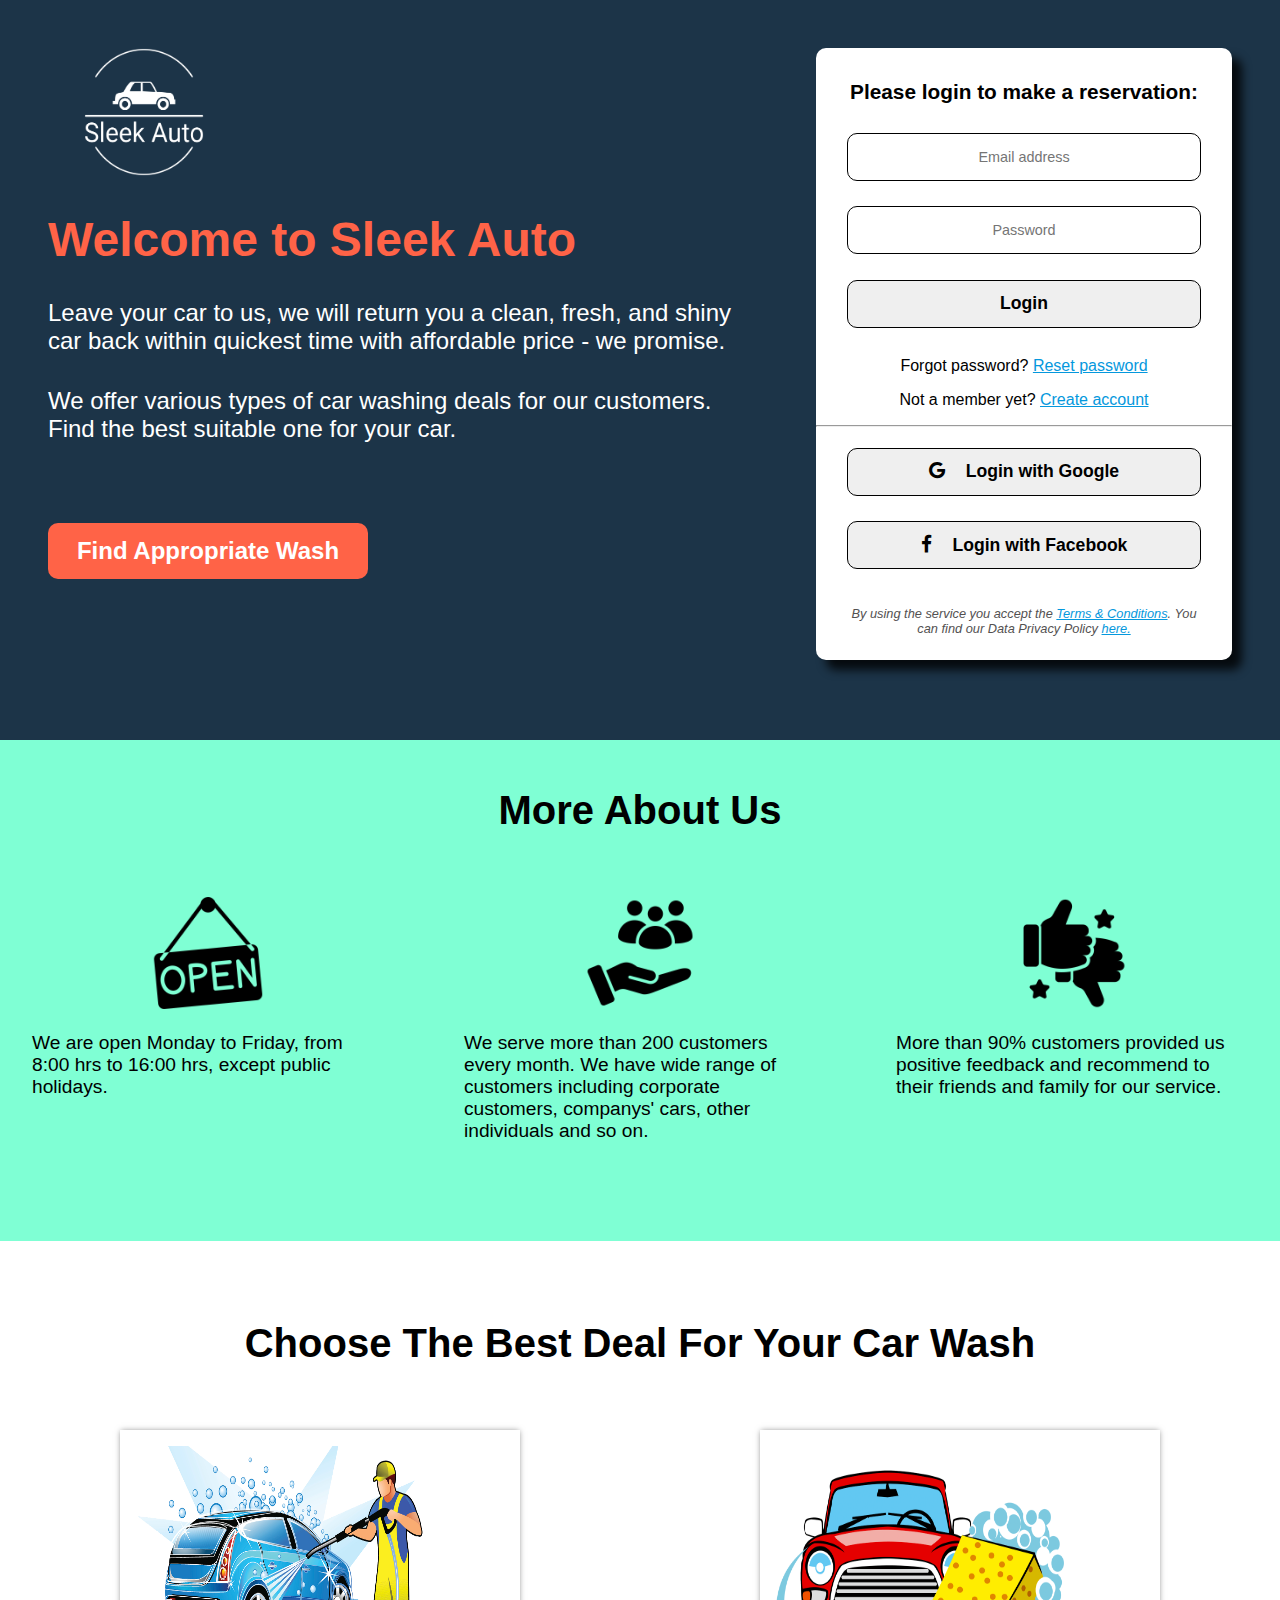
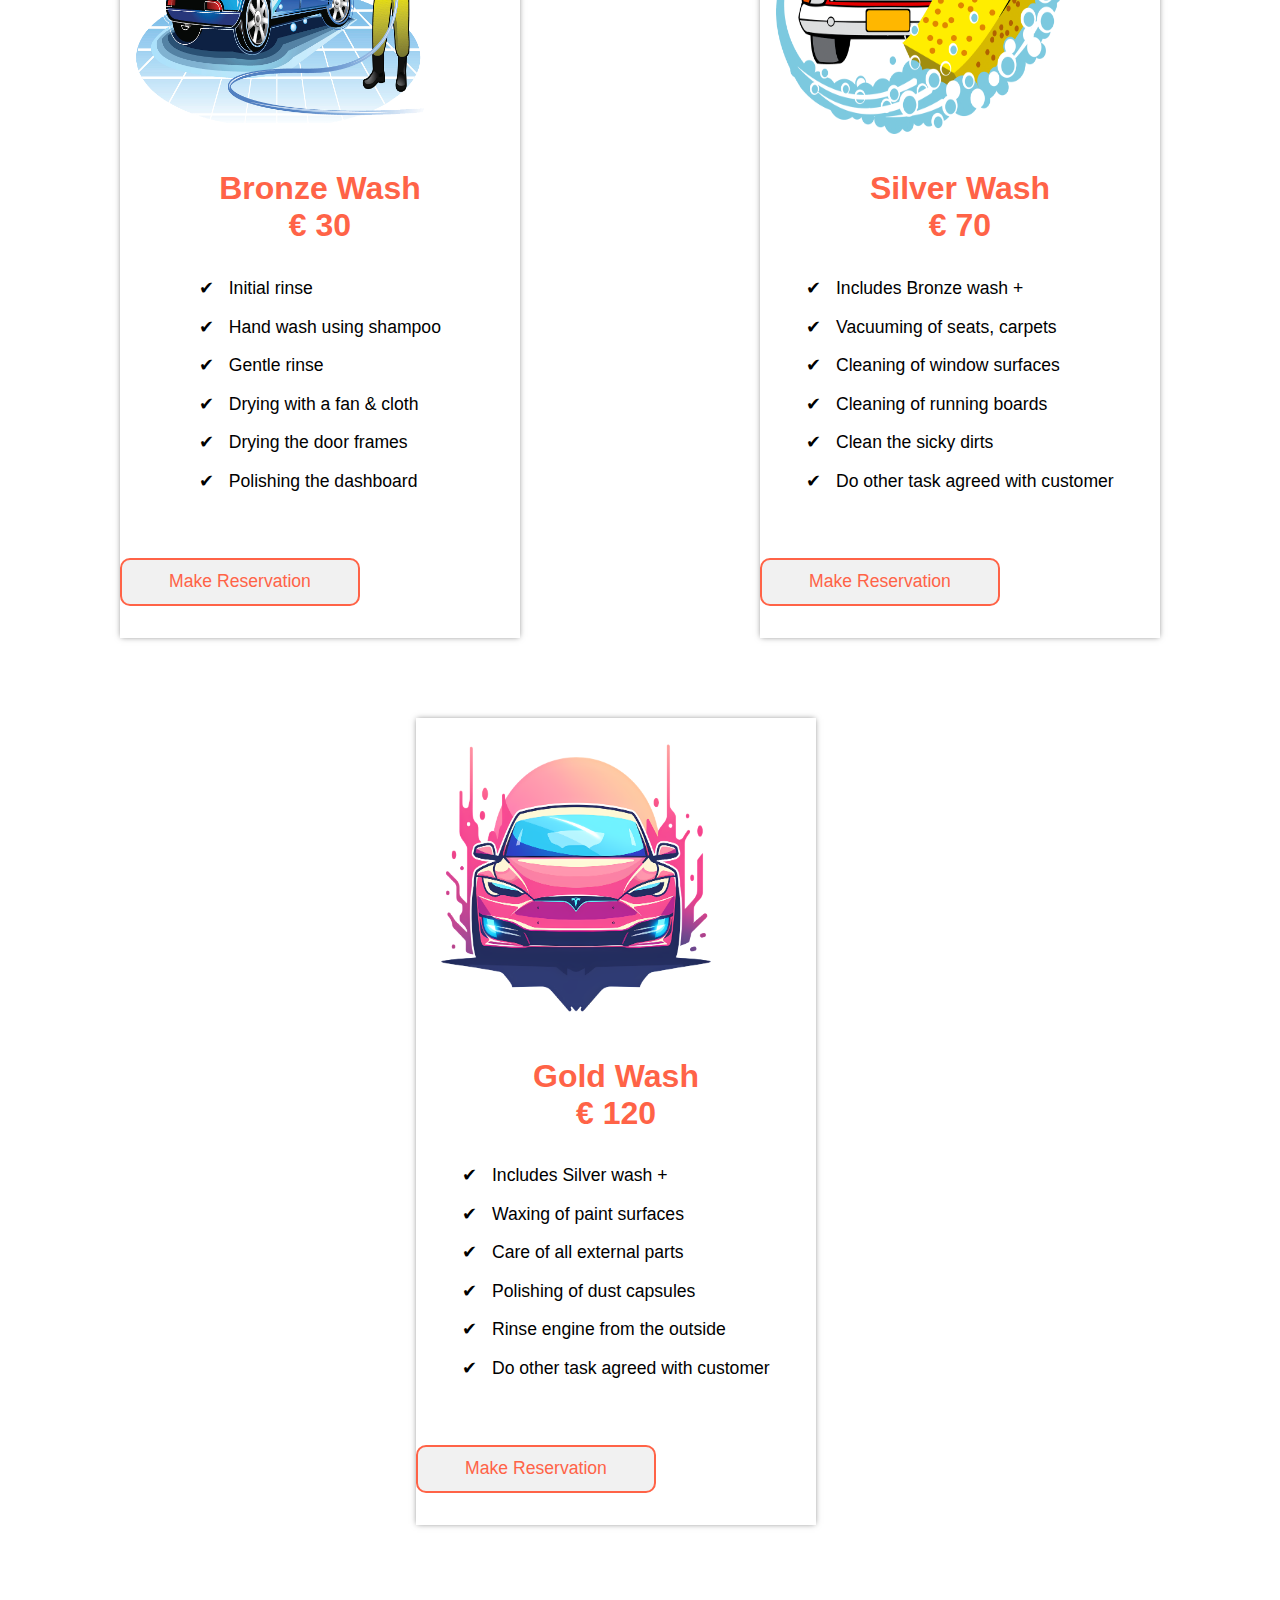
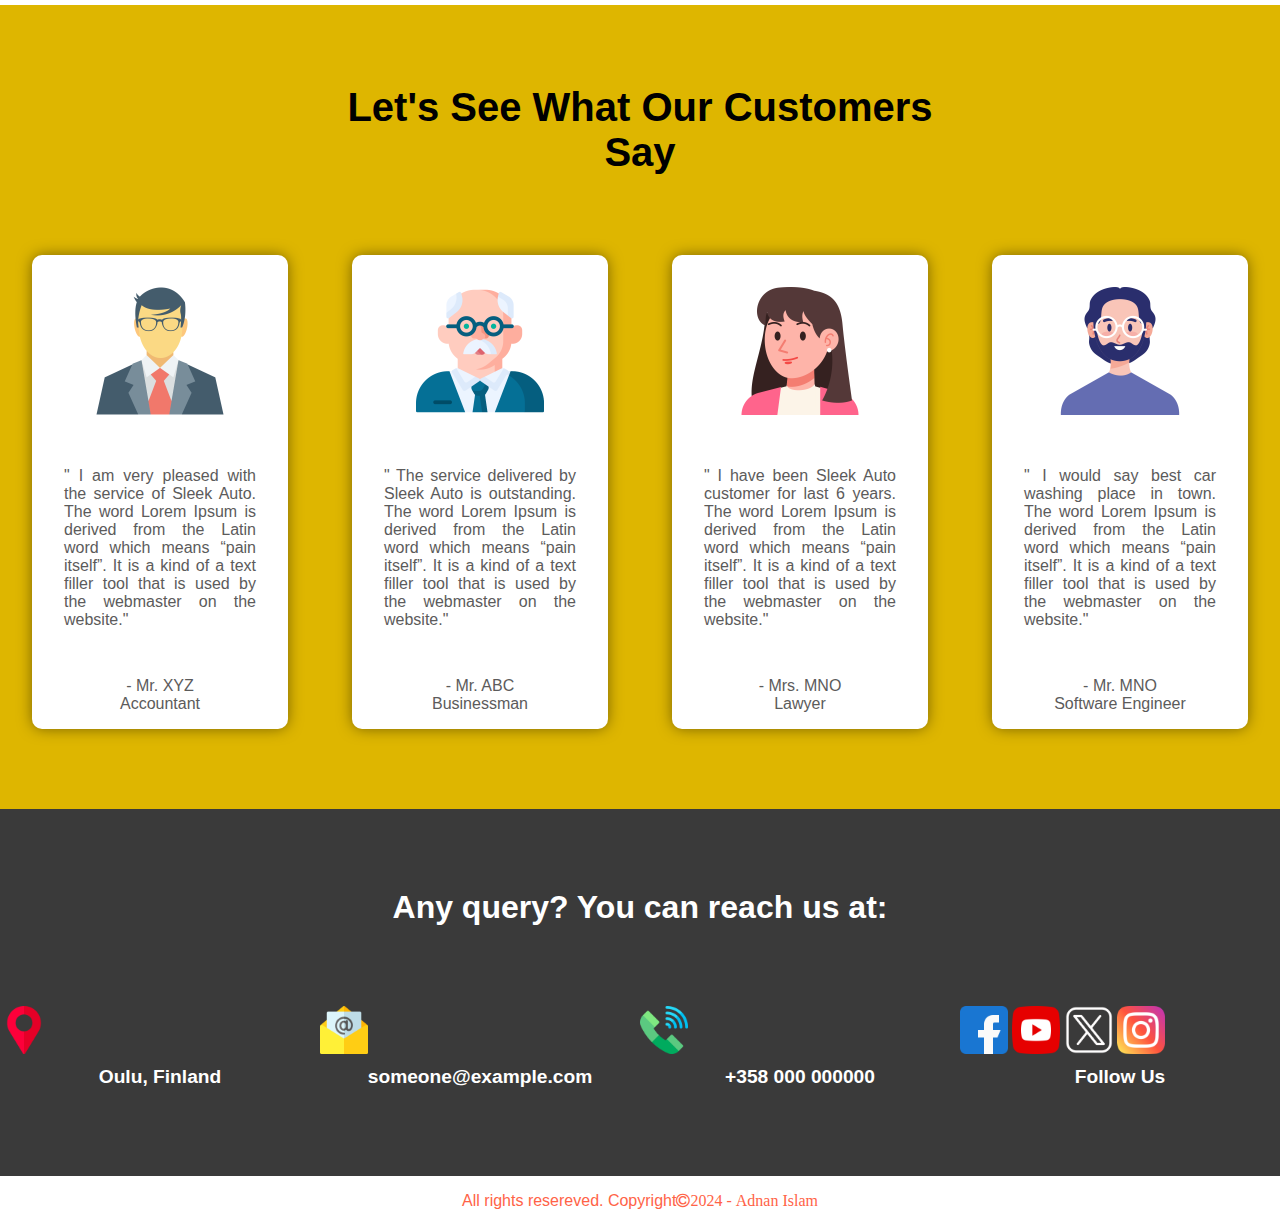
==== index.html @ b0380a3d "First upload" ====
<!DOCTYPE html>
<html lang="en-US">
    <head>
        <meta charset="utf-8" />
        <meta name="viewport" content="width=device-width, initial-scale=1.0">
        <link rel="stylesheet" href="https://cdnjs.cloudflare.com/ajax/libs/font-awesome/4.7.0/css/font-awesome.min.css">
        <link rel="stylesheet" href="css/main.css">
        <link rel="stylesheet" href="css/price_list.css">
        <link rel="stylesheet" href="css/about_us.css">
        <link rel="stylesheet" href="css/feedback.css">
        <link rel="stylesheet" href="css/footer.css">
        <script src="myscript.js"></script>
        <title>Home || Sleek Auto</title>
    </head>
    
    <body>
        <header>
            <div class="introduction" >
                <img src="image/logo2.png" alt="Logo" class="logo"/>
                <h1 class="headline">Welcome to Sleek Auto</h1>
                <p class="main-para">Leave your car to us, we will return you a clean, fresh, and shiny car back 
                    within quickest time with affordable price - we promise.
                </p>
                <p class="main-para"> We offer various types of car washing deals for our customers. Find the best suitable one for your car.</p>
                <a href="#deals"><button class="intro_button">Find Appropriate Wash</button></a>
            </div>

            <div class="introduction member">
                <p class="member_para start">Please login to make a reservation:</p>
                <form>
                    <input type="email" placeholder="Email address"/>
                    <input type="password" placeholder="Password" minlength="8" required/>
                    <input type="submit" value="Login" id="login_button" />  
                    <p class="member_para"> Forgot password? <a href="forget_pass.html" id="forget_pass">Reset password</a></p> 
                    <p class="member_para">Not a member yet? <a href="signup.html">Create account</a></p>
                    <hr />
                    <button id="google_button" onclick="google()"><i class="fa fa-google"></i> Login with Google</button>
                    <a href="https://www.facebook.com/"><button id="facebook_button" onclick="facebook()"><i class="fa fa-facebook"></i> Login with Facebook</button></a>
                    <p class="member_para tc"><em>By using the service you accept the <a href="terms&conditions.html">Terms & Conditions</a>. 
                        You can find our Data Privacy Policy <a href="privacy_policy.html">here.</a></em>
                    </p>  
                </form>
            </div>
        </header>

        <article>
            <h1>More About Us</h1>
            <div class="more-about-us-1">
                <img src="icon/icon1.png" alt="opening hours icon" />
                <p class="notes">We are open Monday to Friday, from 8:00 hrs to 16:00 hrs, except public holidays.</p>
            </div>

            <div class="more-about-us-2">
                <img src="icon/icon2.png" alt="how many customers served icon" />
                <p class="notes">We serve more than 200 customers every month. 
                    We have wide range of customers including corporate customers, companys' cars, other individuals and so on.
                </p>
            </div>

            <div class="more-about-us-3">
                <img src="icon/icon3.png" alt="customers feedback icon" />
                <p class="notes">More than 90% customers provided us positive feedback and recommend to their 
                    friends and family for our service.
                </p>
            </div>
        </article>

        <section>
            <h1 id="deals">Choose the best deal for your car wash</h1>
            <div class="bronze">
                <img src="image/image1.png" alt="bronze car wash" />
                <p class="head">Bronze Wash <br> € 30</p>
                <div class="features">
                    <p>&#10004;&nbsp;&nbsp; Initial rinse</p>
                    <p>&#10004;&nbsp;&nbsp; Hand wash using shampoo</p>
                    <p>&#10004;&nbsp;&nbsp; Gentle rinse</p>
                    <p>&#10004;&nbsp;&nbsp; Drying with a fan & cloth</p>
                    <p>&#10004;&nbsp;&nbsp; Drying the door frames</p>
                    <p>&#10004;&nbsp;&nbsp; Polishing the dashboard</p>
                </div>
                <button type="submit" value="submit" class="purchase_button">Make Reservation</button>
            </div>

            <div class="silver">
                <img src="image/image3.png" alt="silver car wash" />
                <p class="head">Silver Wash <br> € 70</p>
                <div class="features">
                    <p>&#10004;&nbsp;&nbsp; Includes Bronze wash + </p>
                    <p>&#10004;&nbsp;&nbsp; Vacuuming of seats, carpets</p>
                    <p>&#10004;&nbsp;&nbsp; Cleaning of window surfaces</p>
                    <p>&#10004;&nbsp;&nbsp; Cleaning of running boards</p>
                    <p>&#10004;&nbsp;&nbsp; Clean the sicky dirts </p>
                    <p>&#10004;&nbsp;&nbsp; Do other task agreed with customer </p>
                </div>
                <button type="submit" value="submit" class="purchase_button">Make Reservation</button>
            </div>

            <div class="gold">
                <img src="image/image4.png" alt="gold car wash" />
                <p class="head">Gold Wash <br> € 120</p>
                <div class="features">
                    <p>&#10004;&nbsp;&nbsp; Includes Silver wash + </p>
                    <p>&#10004;&nbsp;&nbsp; Waxing of paint surfaces</p>
                    <p>&#10004;&nbsp;&nbsp; Care of all external parts</p>
                    <p>&#10004;&nbsp;&nbsp; Polishing of dust capsules</p>
                    <p>&#10004;&nbsp;&nbsp; Rinse engine from the outside</p>
                    <p>&#10004;&nbsp;&nbsp; Do other task agreed with customer </p>   
                </div>
                <button type="submit" value="submit" class="purchase_button">Make Reservation</button>
            </div>
        </section>

        <aside>
            <h1>Let's see what our customers say</h1>
            <div class="feedback first">
                <img src="icon/icon4.png" alt="Customer icon" />
                <p class="customer_feedback">
                    " I am very pleased with the service of Sleek Auto.
                    The word Lorem Ipsum is derived from the Latin word which means “pain itself”. 
                    It is a kind of a text filler tool that is used by the webmaster on the website."
                </p>
                <p>- Mr. XYZ <br> Accountant</p>
            </div>

            <div class="feedback second">
                <img src="icon/icon5.png" alt="Customer icon" />
                <p class="customer_feedback">
                    " The service delivered by Sleek Auto is outstanding.
                    The word Lorem Ipsum is derived from the Latin word which means “pain itself”. 
                    It is a kind of a text filler tool that is used by the webmaster on the website."
                </p>
                <p>- Mr. ABC <br> Businessman</p>
            </div>

            <div class="feedback third">
                <img src="icon/icon6.png" alt="Customer icon" />
                <p class="customer_feedback">
                    " I have been Sleek Auto customer for last 6 years.
                    The word Lorem Ipsum is derived from the Latin word which means “pain itself”. 
                    It is a kind of a text filler tool that is used by the webmaster on the website."
                </p>
                <p>- Mrs. MNO <br> Lawyer</p>
            </div>

            <div class="feedback fourth">
                <img src="icon/icon7.png" alt="Customer icon" />
                <p class="customer_feedback">
                    " I would say best car washing place in town. 
                    The word Lorem Ipsum is derived from the Latin word which means “pain itself”. 
                    It is a kind of a text filler tool that is used by the webmaster on the website."
                </p>
                <p>- Mr. MNO <br> Software Engineer</p>
            </div>
        </aside>
        
        <footer>
            <h1>Any query? You can reach us at:</h1>
            <div class="foot-1">
                <a href="https://www.google.com/maps/place/Oulu/"><img src="icon/icon8.png" alt="Customer icon" /></a><br>
                <p>Oulu, Finland</p>
            </div>
            <div class="foot-2">
                <a href="mailto:youremail@example.com"><img src="icon/icon9.png" alt="Customer icon" /></a><br>
                <p>someone@example.com</p>
            </div>
            <div class="foot-3">
                <a href=""><img src="icon/icon10.png" alt="Customer icon" /></a><br>
                <p>+358 000 000000</p>
            </div>
            <div class="foot-4">
                <a href="https://www.facebook.com/"><img src="icon/icon11.png" alt="Customer icon" /></a>
                <a href="https://www.youtube.com/"><img src="icon/icon12.png" alt="Customer icon" /></a>
                <a href="https://x.com/"><img src="icon/icon13.png" alt="Customer icon" /></a>
                <a href="https://www.instagram.com/"><img src="icon/icon14.png" alt="Customer icon" /></a>
                <p>Follow Us</p>
            </div>
        </footer>
        <p class="copy-right">All rights resereved. Copyright<i class="fa fa-copyright">2024 - Adnan Islam</i></p>
    </body>
</html>
---- css/main.css ----
* { 
    box-sizing: border-box;
}

body {
    font-family: 'Segoe UI', Tahoma, Geneva, Verdana, sans-serif;
    margin: 0;
}

header {
    display: grid;
    grid-template-columns: 1.5fr 1fr;
    background-color: rgb(28, 52, 72);
}

.logo {
    width: 12rem;
    height: 8rem;
    margin: 3rem 0 0 3rem;
    place-self: center;
}

.headline {
    color: tomato;
    font-size: 3rem;
    font-weight: bold;
    margin: 0;
    padding: 2rem 1rem 0 3rem;
}

.main-para {
    color: white;
    font-size: 1.5rem;
    padding: 2rem 1rem 0 3rem;
    margin: 0;
}

.intro_button {
    font-size: 1.5rem;
    font-weight: bold;
    color: white;
    height: 3.5rem;
    width: 20rem;
    padding: 0;
    margin: 5rem 2rem 5rem 3rem;
    border: none;
    border-radius: 10px;
    background-color: tomato;
}

.intro_button:hover {
    background-color: rgb(255 99 71 / 0.8);
    cursor: pointer;
}




/*login page CSS starts here */

.member {
    background-color: white;
    width: auto;
    height: auto;
    margin: 3rem 3rem 5rem 3rem;
    padding: 0;
    border-radius: 10px;
    box-shadow: 10px 10px 10px 0px rgba(0, 0, 0, 0.8);
}

form {
    text-align: center;
}

input[type=email], 
input[type=password], 
#login_button,
#google_button, 
#facebook_button {
    text-align: center;
    border: 1px solid black;
    border-radius: 10px;
    width: 85%;
    height: 3rem;
    margin: 0.8rem;
    padding: 0;
}

input[type=email], 
input[type=password] {
    font-size: 0.9rem;
}

input[type=email]:focus, 
input[type=password]:focus {
    border: 2px solid tomato;
}

#login_button,
#google_button, 
#facebook_button {
    font-size: 1.1rem;
    font-weight: bold;
}

#login_button:hover, 
#google_button:hover, 
#facebook_button:hover {
    color: tomato;
    cursor: pointer;
    border: 2px solid tomato;
}

.member_para {
    text-align: center;
    padding: 0 0.5rem 0 0.5rem;
}

.start {
    font-size: 1.3rem;
    font-weight: bold;
    margin: 2rem 0 1rem 0;
}

.fa-google, 
.fa-facebook {
    font-size: 1.2rem;
    margin: 0 1rem 0 0;
}

a {
    color: rgb(5, 152, 221);
}

.tc {
    color: rgb(83, 81, 81);
    font-size: 0.8rem;
    margin: 0;
    padding: 1.5rem;
}



/* media screen css for different screen sizes */

@media screen and (min-width: 1600px){

    header {
        grid-template-columns: 2.2fr 1fr;
    }
}

@media screen and (max-width: 1200px){

    header {
        grid-template-columns: 1fr 1fr;
    }
}

@media screen and (max-width: 900px){

    header {
        grid-template-columns: 1fr;
    }

    .member {
        width: 75%;
        place-self: center;
    }
}



@media screen and (max-width: 550px){

    header {
        grid-template-columns: 1fr;
    }

    .headline {
        font-size: 2.2rem;
        padding: 1rem;
    }
    
    .main-para {
        font-size: 1.2rem;
        padding: 1rem;
    }
    
    .intro_button {
        font-size: 1.2rem;
        height: 3.5rem;
        width: 15rem;
        margin: 1rem;
    }

    .member {
        margin: 3rem 1.5rem 5rem 1.5rem;
        width: auto;
        place-self: center;
    }
   
}
---- css/price_list.css ----
section {
    display: grid;
    grid-template-columns: repeat(auto-fit, minmax(20rem,1fr));
    gap: 0;
    margin: 0;
}

section h1 {
    display: grid;
    grid-column: 1 / 4;
    grid-row: 1;
    text-align: center;
    font-weight: bold;
    font-size: 2.5rem;
    text-transform: capitalize;
    margin: 0;
    padding: 5rem 1rem 2rem 1rem;
}

.bronze,.silver,.gold {
    justify-items: center;
    margin: 2rem 2rem 5rem 2rem;
    box-shadow: 0px 0px 6px -1px rgba(5,5,5,0.51);
}

.bronze {
    grid-column: 1;
    grid-row: 2;
}

.silver {
    grid-column: 2;
    grid-row: 2;
}

.gold {
    grid-column: 3;
    grid-row: 2;
}

.bronze:hover,.silver:hover,.gold:hover {
    border: 3px solid tomato;
}

.bronze img,.silver img,.gold img {
    width: 18rem;
    height: 18rem;
    margin: 1rem;
}

.head {
    color: tomato;
    font-size: 2rem;
    font-weight: bold;
    text-align: center;
    padding: 1rem 0 0 0;
    margin: 0;
}

.features {
    font-size: 1.1rem;
    text-align: left;
    margin: 0;
    padding: 1rem;
}


.purchase_button {
    color: tomato;
    font-size: 1.1rem;
    background-color: rgb(241, 241, 241);
    border: 2px solid tomato;
    border-radius: 10px;
    margin: 2rem 0 2rem 0;
    text-align: center;
    padding: 0;
    width: 15rem;
    height: 3rem;
}

.purchase_button:hover {
    cursor: pointer;
    color: white;
    background-color: tomato;
}


/* media screen css for different screen sizes */

@media screen and (min-width: 1451px){

    .bronze {
        grid-column: 1;
        grid-row: 2;
        width: 26rem;
        place-self: center;
    }
    
    .silver {
        grid-column: 2;
        grid-row: 2;
        width: 26rem;
        place-self: center;
    }
    
    .gold {
        grid-column: 3;
        grid-row: 2;
        width: 26rem;
        place-self: center;
    } 
}
@media screen and (max-width: 1450px){

    section h1{
        grid-column: 1 / 3;
        grid-row: 1;
    }

    .bronze {
        grid-column: 1;
        grid-row: 2;
        width: 25rem;
        place-self: center;
    }
    
    .silver {
        grid-column: 2;
        grid-row: 2;
        width: 25rem;
        place-self: center;
    }
    
    .gold {
        grid-column: 1;
        grid-row: 3;
        width: 25rem;
        margin: 0 0 5rem 65%;
    }  
}

@media screen and (max-width: 900px){

    section h1{
        grid-column: 1;
        grid-row: 1;
    }

    .bronze {
        grid-column: 1;
        grid-row: 2;
        width: 25rem;
        place-self: center;
    }
    
    .silver {
        grid-column: 1;
        grid-row: 3;
        width: 25rem;
        place-self: center;
    }
    
    .gold {
        grid-column: 1;
        grid-row: 4;
        width: 25rem;
        place-self: center;
        margin: 2rem 2rem 5rem 2rem;
    }  
}

@media screen and (max-width: 500px){

    section h1{
        grid-column: 1;
        grid-row: 1;
    }

    .bronze {
        grid-column: 1;
        grid-row: 2;
        width: 20rem;
    }
    
    .silver {
        grid-column: 1;
        grid-row: 3;
        width: 20rem;
    }
    
    .gold {
        grid-column: 1;
        grid-row: 4;
        width: 20rem;
        margin: 2rem 2rem 5rem 2rem;
    }  

    .bronze img,.silver img,.gold img {
        width: 15rem;
        height: 15rem;
        margin: 1rem;
    }
}
---- css/about_us.css ----
article {
    display: grid;
    grid-template-columns: repeat(3, minmax(6rem, 1fr));
    gap: 1rem;
    background-color: aquamarine;
}

article h1 {
    grid-column: 2;
    grid-row: 1;
    text-align: center;
    font-weight: bold;
    font-size: 2.5rem;
    text-transform: capitalize;
    margin: 0;
    padding: 3rem;
}

.more-about-us-1, .more-about-us-2, .more-about-us-3 {
    text-align: center;
    margin: 0;
    padding: 0 0 5rem 0;
}

.more-about-us-1 {
    grid-column: 1;
    grid-row: 2;
}

.more-about-us-2 {
    grid-column: 2;
    grid-row: 2;
}

.more-about-us-3 {
    grid-column: 3;
    grid-row: 2;
}

.notes {
    font-size: 1.2rem;
    padding: 0 2rem 0 2rem;
    text-align: left;
}

article img {
    width: 7rem;
    height: 7rem;
}


/* media screen css for different screen sizes */

@media screen and (max-width: 1200px){

    article h1 {
        display: grid;
        grid-column: 1 / 4;
        grid-row: 1;
    }
} 

@media screen and (max-width: 500px){

    article h1 {
        display: grid;
        grid-column: 1 / 4;
        grid-row: 1;
    }

    .notes {
        font-size: 1rem;
        padding: 0 1rem 0 1rem;
    }
    
    article img {
        width: 5rem;
        height: 5rem;
    }
}
---- css/feedback.css ----
aside {
    display: grid;
    grid-template-columns: repeat(auto-fit, minmax(15rem,1fr));
    gap: 0;
    margin: 0;
    background-color: rgb(222, 182, 0);
}

aside h1 {
    display: grid;
    grid-column: 2 / 4;
    grid-row: 1;
    text-align: center;
    font-weight: bold;
    font-size: 2.5rem;
    text-transform: capitalize;
    margin: 0;
    padding: 5rem 0 2rem 0;
}

.first {
    grid-column: 1;
    grid-row: 2;
}

.second {
    grid-column: 2;
    grid-row: 2;
}

.third {
    grid-column: 3;
    grid-row: 2;
}

.fourth {
    grid-column: 4;
    grid-row: 2;
}

aside img {
    width: 8rem;
    height: 8rem;
    margin: 2rem 0 0 0;
}

.feedback {
    color: rgb(92, 91, 91);
    text-align: center;
    background-color: white;
    margin: 3rem 2rem 5rem 2rem;
    padding: 0;
    border-radius: 10px;
    box-shadow: 0px 0px 15px -1px rgba(5,5,5,0.51);
}

.feedback:hover {
    box-shadow: 1px 1px 10px 3px rgba(0,0,0,0.75);
}

.customer_feedback {
    text-align: justify;
    font-size: 1rem;
    padding: 2rem;
}


/* media screen css for different screen sizes */

@media screen and (max-width: 1200px){

    aside h1 {
        display: grid;
        grid-column: 1 / 4;
        grid-row: 1;
    }

    .first {
        grid-column: 1;
        grid-row: 2;
    }
    
    .second {
        grid-column: 2;
        grid-row: 2;
    }
    
    .third {
        grid-column: 3;
        grid-row: 2;
    }
    
    .fourth {
        grid-column: 2;
        grid-row: 3;
    }
}


@media screen and (max-width: 900px){

    aside h1 {
        display: grid;
        grid-column: 1 / 3;
        grid-row: 1;
    }

    .first {
        grid-column: 1;
        grid-row: 2;
    }
    
    .second {
        grid-column: 2;
        grid-row: 2;
    }
    
    .third {
        grid-column: 1;
        grid-row: 3;
    }
    
    .fourth {
        grid-column: 2;
        grid-row: 3;
    }
}

@media screen and (max-width: 480px){

    .first {
        grid-column: 1;
        grid-row: 2;
    }
    
    .second {
        grid-column: 1;
        grid-row: 3;
    }
    
    .third {
        grid-column: 1;
        grid-row: 4;
    }
    
    .fourth {
        grid-column: 1;
        grid-row: 5;
    }
}
---- css/footer.css ----
footer {
    display: grid;
    grid-template-columns: repeat(auto-fit, minmax(10rem,1fr));
    gap: 0;
    margin: 0;
    background-color: rgb(58, 58, 58);
}

footer h1 {
    display: grid;
    grid-column: 2 / 4;
    grid-row: 1;
    text-align: center;
    color: white;
    font-weight: bold;
    font-size: 2rem;
    margin: 0;
    padding: 5rem 0 2rem 0;
}

.foot-1, .foot-2, .foot-3, .foot-4 {
    margin: 3rem 0 5rem 0;
    padding: 0;
    justify-items: center;
}

.foot-1 {
    grid-column: 1;
    grid-row: 2;
}

.foot-2 {
    grid-column: 2;
    grid-row: 2;
}

.foot-3 {
    grid-column: 3;
    grid-row: 2;
}

.foot-4 {
    grid-column: 4;
    grid-row: 2;
}

footer p {
    font-size: 1.2rem;
    color: white;
    font-weight: bold;
    margin: 0;
    padding: 0.5rem;
}

footer img {
    width: 3rem;
    height: 3rem;
}

.foot-4 img:hover{
    scale: 1.3;
}

.copy-right {
    text-align: center;
    color: tomato;
}


/* media screen css for different screen sizes */



@media screen and (max-width: 1000px){

    footer h1 {
        display: grid;
        grid-column: 1 / 3;
        grid-row: 1;
    }

    .foot-1 {
        grid-column: 1;
        grid-row: 2;
    }
    
    .foot-2 {
        grid-column: 2;
        grid-row: 2;
    }
    
    .foot-3 {
        grid-column: 1;
        grid-row: 3;
    }
    
    .foot-4 {
        grid-column: 2;
        grid-row: 3;
    }
} 


@media screen and (max-width: 500px){

    footer h1 {
        display: grid;
        grid-column: 1;
        grid-row: 1;
        font-size: 1.5rem;
    }

    .foot-1 {
        grid-column: 1;
        grid-row: 2;
    }
    
    .foot-2 {
        grid-column: 1;
        grid-row: 3;
    }
    
    .foot-3 {
        grid-column: 1;
        grid-row: 4;
    }
    
    .foot-4 {
        grid-column: 1;
        grid-row: 5;
    }
}
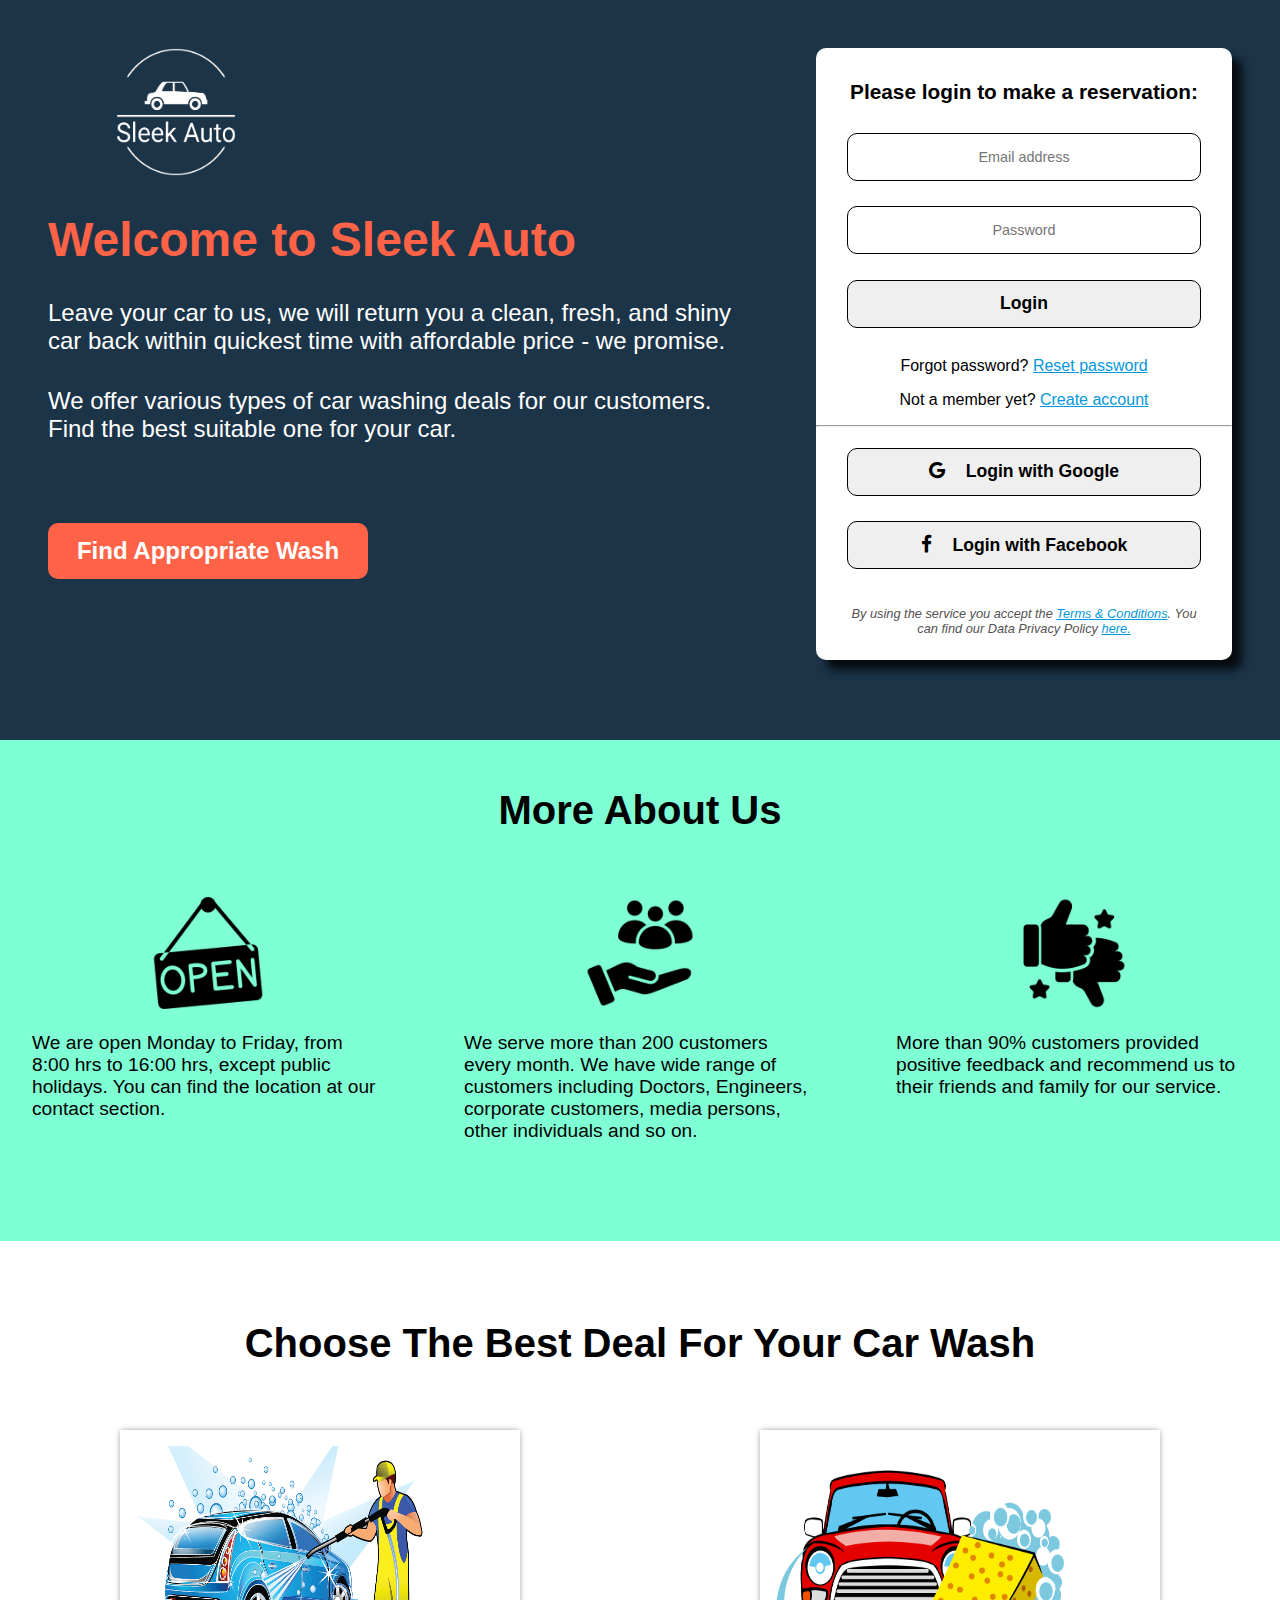
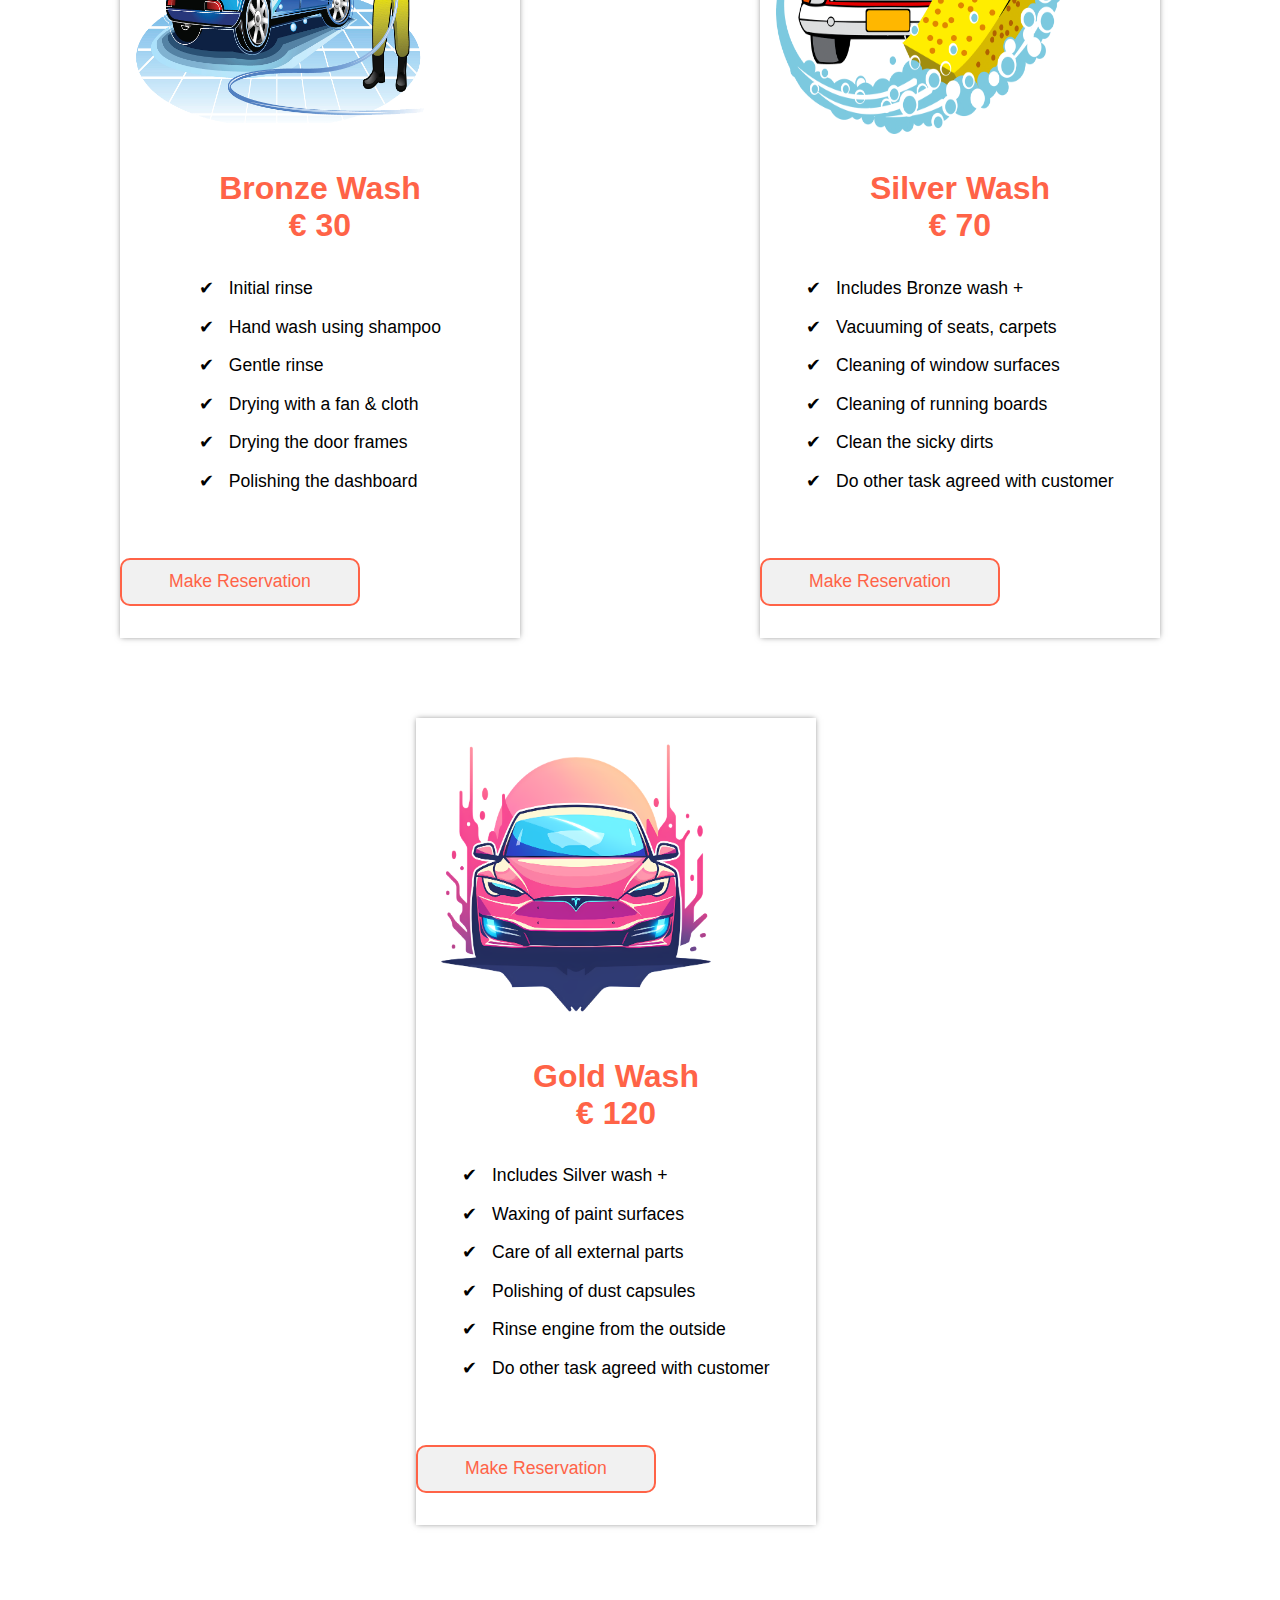
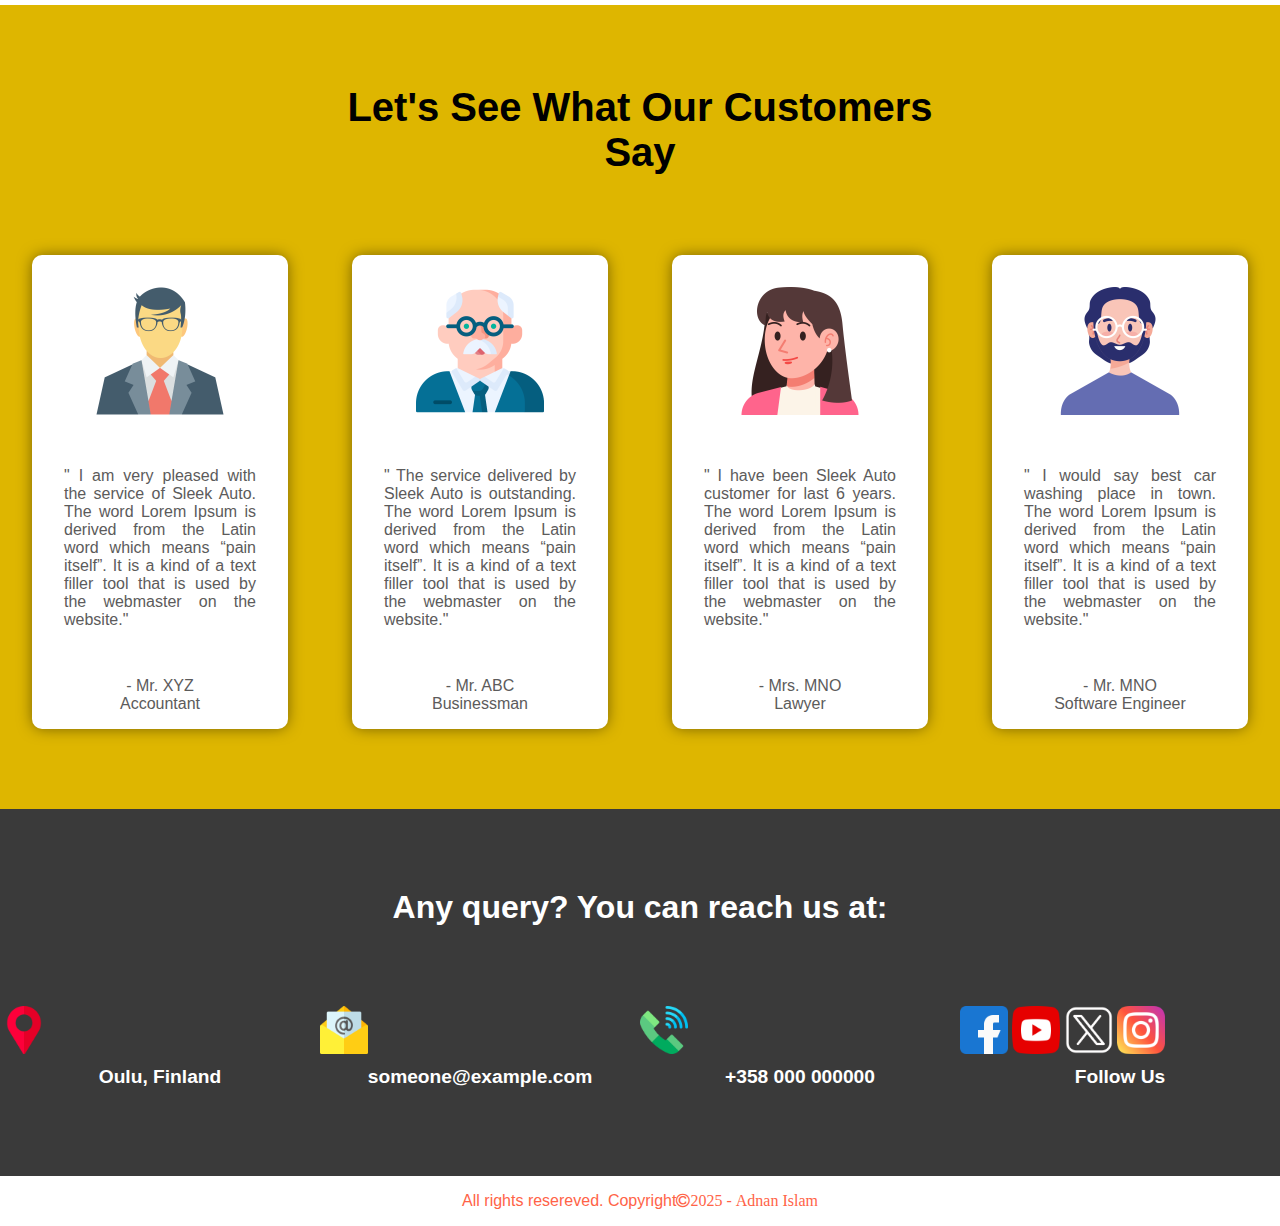
==== commit f6722714: "new changes made" ====
--- a/index.html
+++ b/index.html
@@ -9,7 +9,6 @@
         <link rel="stylesheet" href="css/about_us.css">
         <link rel="stylesheet" href="css/feedback.css">
         <link rel="stylesheet" href="css/footer.css">
-        <script src="myscript.js"></script>
         <title>Home || Sleek Auto</title>
     </head>
     
@@ -34,8 +33,8 @@
                     <p class="member_para"> Forgot password? <a href="forget_pass.html" id="forget_pass">Reset password</a></p> 
                     <p class="member_para">Not a member yet? <a href="signup.html">Create account</a></p>
                     <hr />
-                    <button id="google_button" onclick="google()"><i class="fa fa-google"></i> Login with Google</button>
-                    <a href="https://www.facebook.com/"><button id="facebook_button" onclick="facebook()"><i class="fa fa-facebook"></i> Login with Facebook</button></a>
+                    <a href="https://www.google.com/"><button type="submit" id="google_button"><i class="fa fa-google"></i> Login with Google</button></a>
+                    <a href="https://www.facebook.com/"><button type="submit" id="facebook_button"><i class="fa fa-facebook"></i> Login with Facebook</button></a>
                     <p class="member_para tc"><em>By using the service you accept the <a href="terms&conditions.html">Terms & Conditions</a>. 
                         You can find our Data Privacy Policy <a href="privacy_policy.html">here.</a></em>
                     </p>  
@@ -47,19 +46,22 @@
             <h1>More About Us</h1>
             <div class="more-about-us-1">
                 <img src="icon/icon1.png" alt="opening hours icon" />
-                <p class="notes">We are open Monday to Friday, from 8:00 hrs to 16:00 hrs, except public holidays.</p>
+                <p class="notes">We are open Monday to Friday, from 8:00 hrs to 16:00 hrs, except public holidays. You can find the location 
+                    at our contact section.
+                </p>
             </div>
 
             <div class="more-about-us-2">
                 <img src="icon/icon2.png" alt="how many customers served icon" />
                 <p class="notes">We serve more than 200 customers every month. 
-                    We have wide range of customers including corporate customers, companys' cars, other individuals and so on.
+                    We have wide range of customers including Doctors, Engineers, corporate customers, media persons, 
+                    other individuals and so on.
                 </p>
             </div>
 
             <div class="more-about-us-3">
                 <img src="icon/icon3.png" alt="customers feedback icon" />
-                <p class="notes">More than 90% customers provided us positive feedback and recommend to their 
+                <p class="notes">More than 90% customers provided positive feedback and recommend us to their 
                     friends and family for our service.
                 </p>
             </div>
@@ -175,6 +177,6 @@
                 <p>Follow Us</p>
             </div>
         </footer>
-        <p class="copy-right">All rights resereved. Copyright<i class="fa fa-copyright">2024 - Adnan Islam</i></p>
+        <p class="copy-right">All rights resereved. Copyright<i class="fa fa-copyright">2025 - Adnan Islam</i></p>
     </body>
 </html>--- a/css/main.css
+++ b/css/main.css
@@ -17,8 +17,7 @@
 .logo {
     width: 12rem;
     height: 8rem;
-    margin: 3rem 0 0 3rem;
-    place-self: center;
+    margin: 3rem 0 0 5rem;
 }
 
 .headline {
@@ -32,8 +31,8 @@
 .main-para {
     color: white;
     font-size: 1.5rem;
+    margin: 0;
     padding: 2rem 1rem 0 3rem;
-    margin: 0;
 }
 
 .intro_button {
@@ -53,8 +52,6 @@
     background-color: rgb(255 99 71 / 0.8);
     cursor: pointer;
 }
-
-
 
 
 /*login page CSS starts here */
@@ -120,13 +117,15 @@
 .start {
     font-size: 1.3rem;
     font-weight: bold;
-    margin: 2rem 0 1rem 0;
+    margin: 0;
+    padding: 2rem 1rem 1rem 1rem;
 }
 
 .fa-google, 
 .fa-facebook {
     font-size: 1.2rem;
-    margin: 0 1rem 0 0;
+    margin: 0;
+    padding: 0 1rem 0 0;
 }
 
 a {
@@ -144,10 +143,17 @@
 
 /* media screen css for different screen sizes */
 
-@media screen and (min-width: 1600px){
-
-    header {
-        grid-template-columns: 2.2fr 1fr;
+@media screen and (min-width: 1601px){
+
+    header {
+        grid-template-columns: 2fr 1fr;
+    }
+}
+
+@media screen and (max-width: 1600px){
+
+    header {
+        grid-template-columns: 1.5fr 1fr;
     }
 }
 
@@ -176,6 +182,7 @@
 
     header {
         grid-template-columns: 1fr;
+        text-align: center;
     }
 
     .headline {
@@ -195,10 +202,15 @@
         margin: 1rem;
     }
 
+    .logo {
+        width: 10rem;
+        height: 7rem;
+        margin: 3rem 0 0 0;
+    }
+
     .member {
         margin: 3rem 1.5rem 5rem 1.5rem;
         width: auto;
         place-self: center;
     }
-   
 }--- a/css/about_us.css
+++ b/css/about_us.css
@@ -39,9 +39,9 @@
 }
 
 .notes {
+    text-align: left;
     font-size: 1.2rem;
     padding: 0 2rem 0 2rem;
-    text-align: left;
 }
 
 article img {
@@ -55,27 +55,48 @@
 @media screen and (max-width: 1200px){
 
     article h1 {
-        display: grid;
         grid-column: 1 / 4;
         grid-row: 1;
     }
 } 
 
-@media screen and (max-width: 500px){
+@media screen and (max-width: 800px){
+
+    article {
+        display: grid;
+        grid-template-columns: 1fr;
+    }
 
     article h1 {
-        display: grid;
-        grid-column: 1 / 4;
+        grid-column: 1;
         grid-row: 1;
     }
 
+    .more-about-us-1 {
+        grid-column: 1;
+        grid-row: 2;
+        padding: 0 1rem 0 1rem;
+    }
+    
+    .more-about-us-2 {
+        grid-column: 1;
+        grid-row: 3;
+        padding: 0 1rem 0 1rem;
+    }
+    
+    .more-about-us-3 {
+        grid-column: 1;
+        grid-row: 4;
+        padding: 0 1rem 3rem 1rem;
+    }
+
     .notes {
-        font-size: 1rem;
+        font-size: 1.2rem;
         padding: 0 1rem 0 1rem;
     }
     
     article img {
-        width: 5rem;
-        height: 5rem;
+        width: 4rem;
+        height: 4rem;
     }
 } 
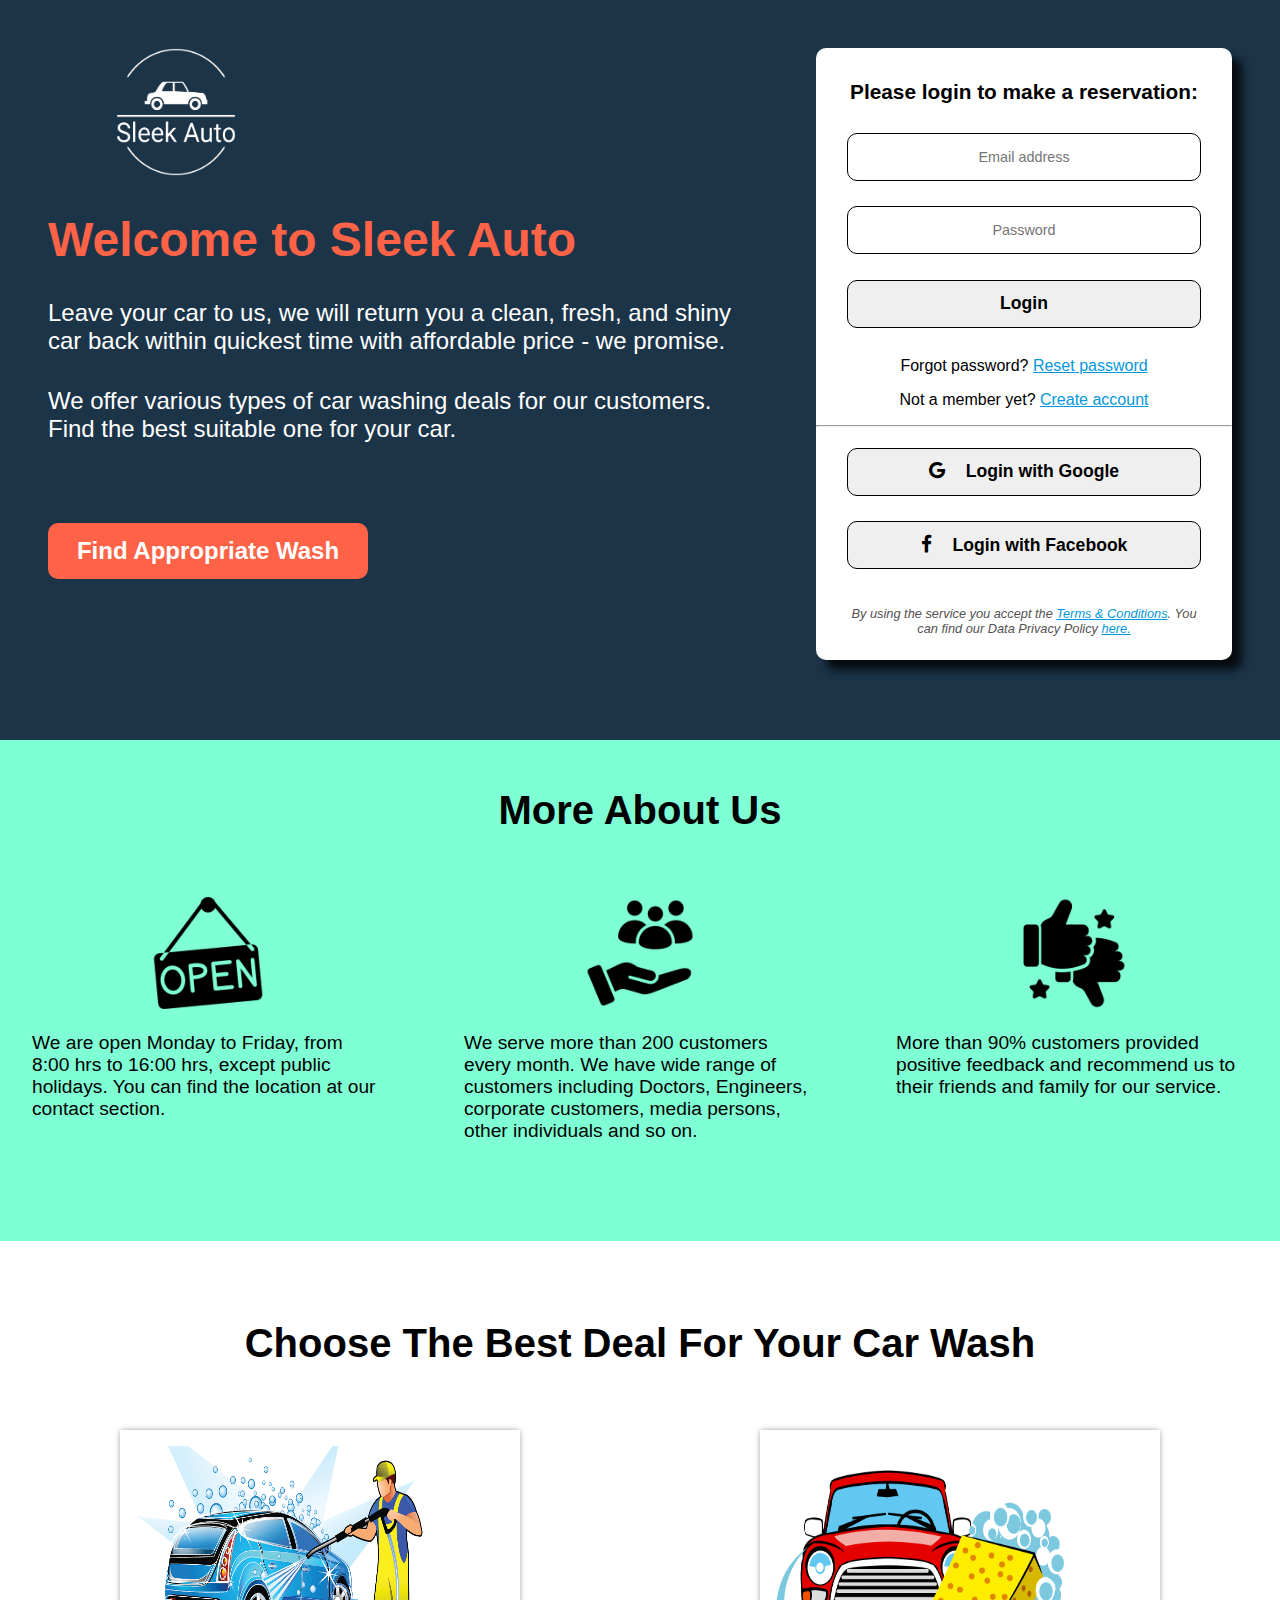
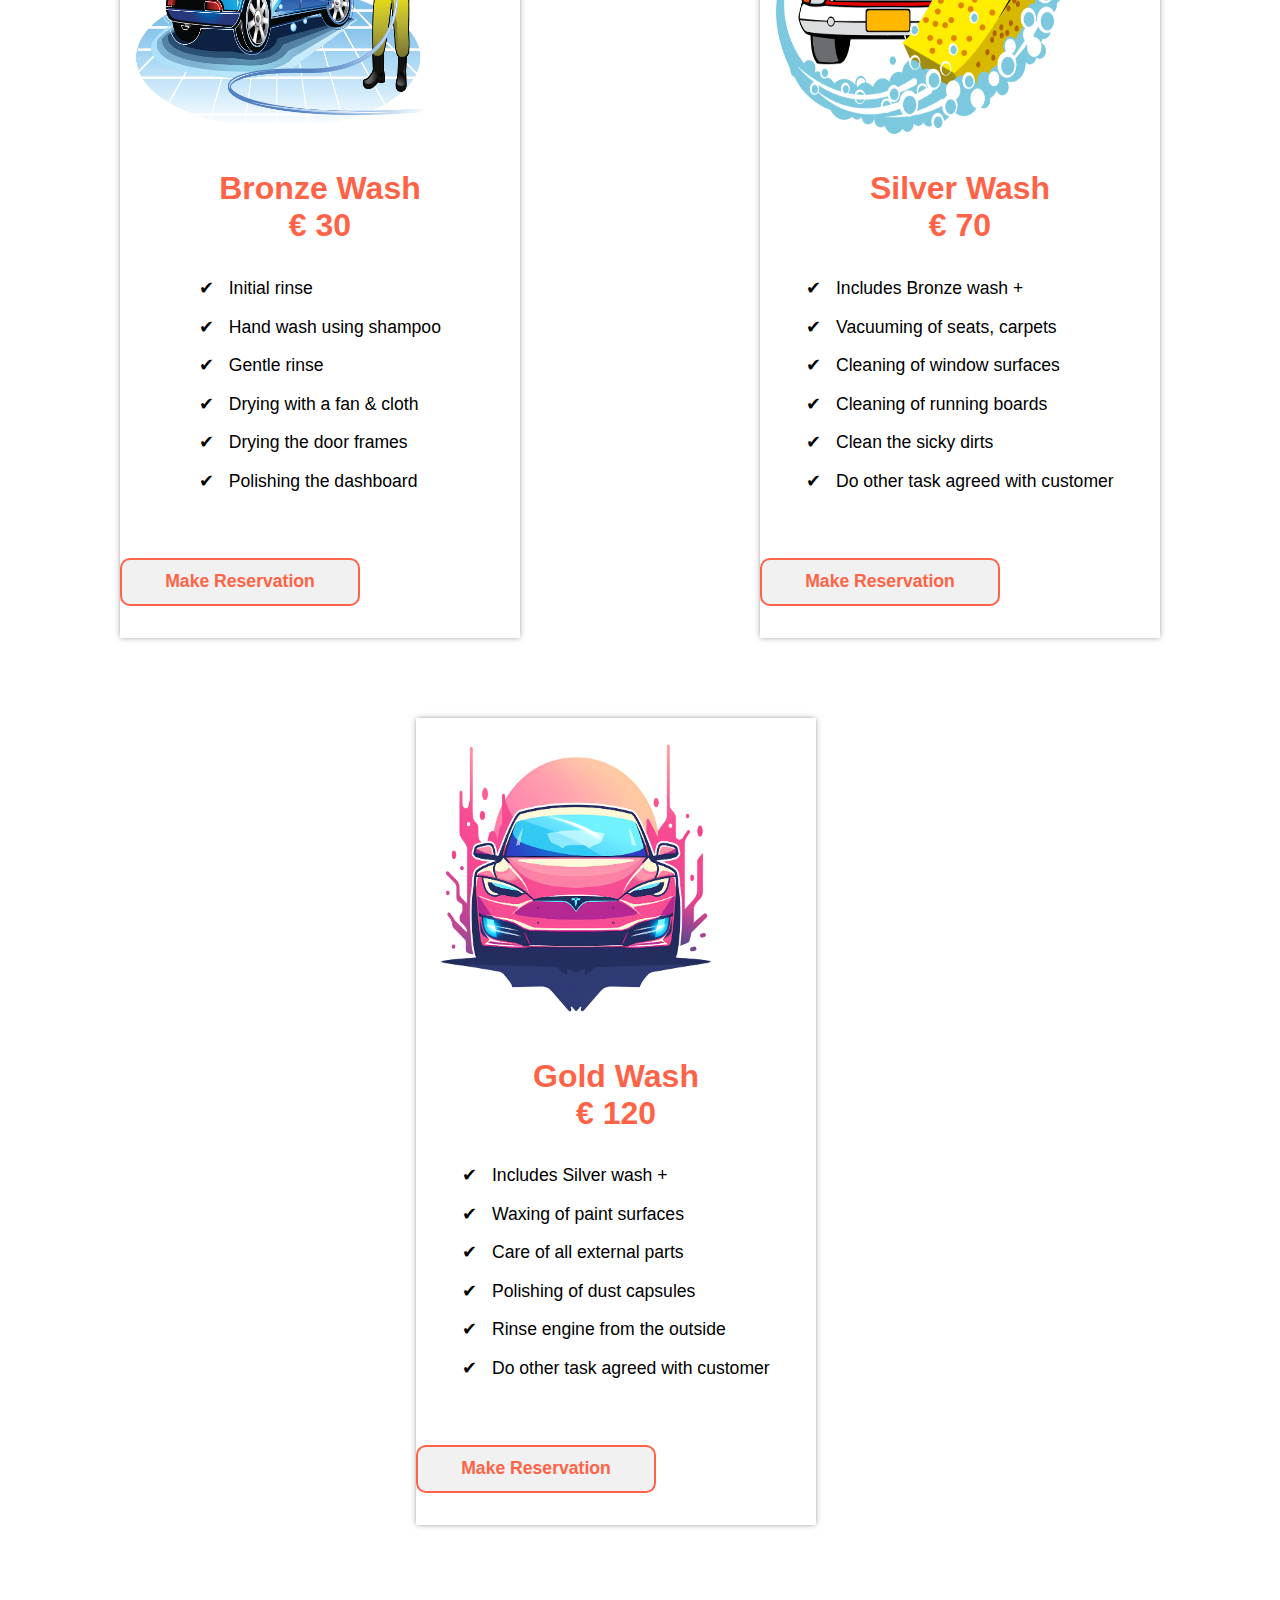
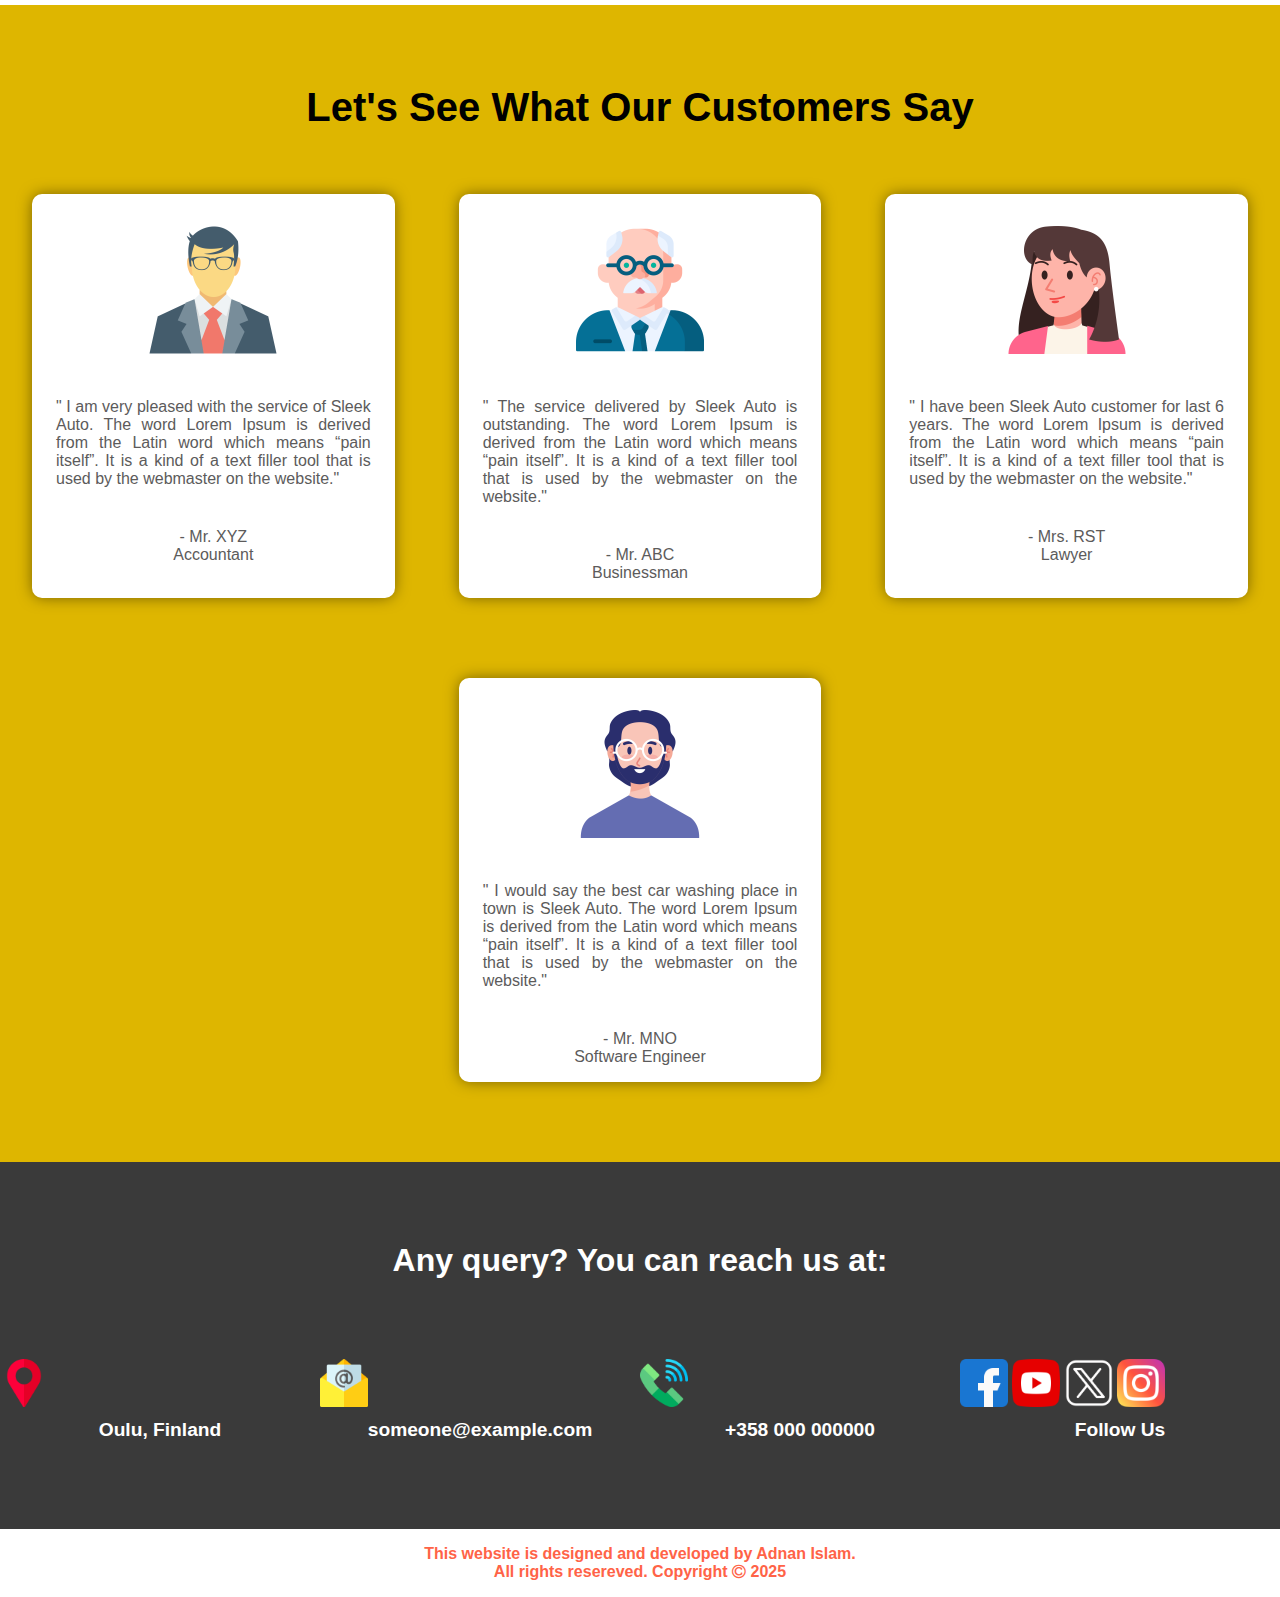
==== commit 4e3a79e0: "Changes made for mobile version" ====
--- a/index.html
+++ b/index.html
@@ -14,17 +14,17 @@
     
     <body>
         <header>
-            <div class="introduction" >
+            <div class="introduction">
                 <img src="image/logo2.png" alt="Logo" class="logo"/>
                 <h1 class="headline">Welcome to Sleek Auto</h1>
                 <p class="main-para">Leave your car to us, we will return you a clean, fresh, and shiny car back 
                     within quickest time with affordable price - we promise.
                 </p>
                 <p class="main-para"> We offer various types of car washing deals for our customers. Find the best suitable one for your car.</p>
-                <a href="#deals"><button class="intro_button">Find Appropriate Wash</button></a>
+                <a href="#deals"><button type="submit" class="intro_button">Find Appropriate Wash</button></a>
             </div>
 
-            <div class="introduction member">
+            <div class="introduction member" id="login-page">
                 <p class="member_para start">Please login to make a reservation:</p>
                 <form>
                     <input type="email" placeholder="Email address"/>
@@ -80,7 +80,7 @@
                     <p>&#10004;&nbsp;&nbsp; Drying the door frames</p>
                     <p>&#10004;&nbsp;&nbsp; Polishing the dashboard</p>
                 </div>
-                <button type="submit" value="submit" class="purchase_button">Make Reservation</button>
+                <a href="#login-page"><button type="submit" value="submit" class="purchase_button">Make Reservation</button></a>
             </div>
 
             <div class="silver">
@@ -94,7 +94,7 @@
                     <p>&#10004;&nbsp;&nbsp; Clean the sicky dirts </p>
                     <p>&#10004;&nbsp;&nbsp; Do other task agreed with customer </p>
                 </div>
-                <button type="submit" value="submit" class="purchase_button">Make Reservation</button>
+                <a href="#login-page"><button type="submit" value="submit" class="purchase_button">Make Reservation</button></a>
             </div>
 
             <div class="gold">
@@ -108,7 +108,7 @@
                     <p>&#10004;&nbsp;&nbsp; Rinse engine from the outside</p>
                     <p>&#10004;&nbsp;&nbsp; Do other task agreed with customer </p>   
                 </div>
-                <button type="submit" value="submit" class="purchase_button">Make Reservation</button>
+                <a href="#login-page"><button type="submit" value="submit" class="purchase_button">Make Reservation</button></a>
             </div>
         </section>
 
@@ -141,13 +141,13 @@
                     The word Lorem Ipsum is derived from the Latin word which means “pain itself”. 
                     It is a kind of a text filler tool that is used by the webmaster on the website."
                 </p>
-                <p>- Mrs. MNO <br> Lawyer</p>
+                <p>- Mrs. RST <br> Lawyer</p>
             </div>
 
             <div class="feedback fourth">
                 <img src="icon/icon7.png" alt="Customer icon" />
                 <p class="customer_feedback">
-                    " I would say best car washing place in town. 
+                    " I would say the best car washing place in town is Sleek Auto. 
                     The word Lorem Ipsum is derived from the Latin word which means “pain itself”. 
                     It is a kind of a text filler tool that is used by the webmaster on the website."
                 </p>
@@ -177,6 +177,7 @@
                 <p>Follow Us</p>
             </div>
         </footer>
-        <p class="copy-right">All rights resereved. Copyright<i class="fa fa-copyright">2025 - Adnan Islam</i></p>
+        <p class="copy-right">This website is designed and developed by Adnan Islam. <br>
+        All rights resereved. Copyright <i class="fa fa-copyright"></i> 2025</p>
     </body>
 </html>--- a/css/price_list.css
+++ b/css/price_list.css
@@ -14,7 +14,7 @@
     font-size: 2.5rem;
     text-transform: capitalize;
     margin: 0;
-    padding: 5rem 1rem 2rem 1rem;
+    padding: 5rem 2rem 2rem 2rem;
 }
 
 .bronze,.silver,.gold {
@@ -66,13 +66,14 @@
 
 
 .purchase_button {
+    text-align: center;
     color: tomato;
+    font-weight: bold;
     font-size: 1.1rem;
     background-color: rgb(241, 241, 241);
     border: 2px solid tomato;
     border-radius: 10px;
     margin: 2rem 0 2rem 0;
-    text-align: center;
     padding: 0;
     width: 15rem;
     height: 3rem;
@@ -151,6 +152,7 @@
         grid-row: 2;
         width: 25rem;
         place-self: center;
+        margin: 2rem 2rem 0 2rem;
     }
     
     .silver {
@@ -158,6 +160,7 @@
         grid-row: 3;
         width: 25rem;
         place-self: center;
+        margin: 3rem 2rem 0 2rem;
     }
     
     .gold {
@@ -165,34 +168,38 @@
         grid-row: 4;
         width: 25rem;
         place-self: center;
-        margin: 2rem 2rem 5rem 2rem;
+        margin: 3rem 2rem 5rem 2rem;
     }  
 }
 
 @media screen and (max-width: 500px){
 
     section h1{
+        font-size: 2rem;
         grid-column: 1;
         grid-row: 1;
+        padding: 3rem 1rem 1rem 1rem;
     }
 
     .bronze {
         grid-column: 1;
         grid-row: 2;
         width: 20rem;
+        margin: 2rem 2rem 0 2rem;
     }
     
     .silver {
         grid-column: 1;
         grid-row: 3;
         width: 20rem;
+        margin: 3rem 2rem 0 2rem;
     }
     
     .gold {
         grid-column: 1;
         grid-row: 4;
         width: 20rem;
-        margin: 2rem 2rem 5rem 2rem;
+        margin: 3rem 2rem 5rem 2rem;
     }  
 
     .bronze img,.silver img,.gold img {
--- a/css/feedback.css
+++ b/css/feedback.css
@@ -16,7 +16,7 @@
     font-size: 2.5rem;
     text-transform: capitalize;
     margin: 0;
-    padding: 5rem 0 2rem 0;
+    padding: 5rem 0 1rem 0;
 }
 
 .first {
@@ -62,13 +62,13 @@
 .customer_feedback {
     text-align: justify;
     font-size: 1rem;
-    padding: 2rem;
+    padding: 1.5rem;
 }
 
 
 /* media screen css for different screen sizes */
 
-@media screen and (max-width: 1200px){
+@media screen and (max-width: 1450px){
 
     aside h1 {
         display: grid;
@@ -94,11 +94,12 @@
     .fourth {
         grid-column: 2;
         grid-row: 3;
+        margin: 0 2rem 5rem 2rem;
     }
 }
 
 
-@media screen and (max-width: 900px){
+@media screen and (max-width: 1100px){
 
     aside h1 {
         display: grid;
@@ -109,43 +110,61 @@
     .first {
         grid-column: 1;
         grid-row: 2;
+        margin: 2rem 2rem 4rem 2rem;
     }
     
     .second {
         grid-column: 2;
         grid-row: 2;
+        margin: 2rem 2rem 4rem 2rem;
     }
     
     .third {
         grid-column: 1;
         grid-row: 3;
+        margin: 0 2rem 5rem 2rem;
     }
     
     .fourth {
         grid-column: 2;
         grid-row: 3;
+        margin: 0 2rem 5rem 2rem;
     }
 }
 
-@media screen and (max-width: 480px){
+@media screen and (max-width: 700px){
+
+    aside {
+        display: grid;
+        grid-template-columns: 1fr;
+    }
+
+    aside h1 {
+        font-size: 2rem;
+        padding: 3rem 1rem 1rem 1rem;
+    }
 
     .first {
         grid-column: 1;
         grid-row: 2;
+        margin: 2rem;
     }
     
     .second {
         grid-column: 1;
         grid-row: 3;
+        margin: 0 2rem 2rem 2rem;
     }
     
     .third {
         grid-column: 1;
         grid-row: 4;
+        margin: 0 2rem 2rem 2rem;
     }
     
     .fourth {
         grid-column: 1;
         grid-row: 5;
+        margin: 0 2rem 5rem 2rem;
     }
 }--- a/css/footer.css
+++ b/css/footer.css
@@ -65,6 +65,7 @@
 .copy-right {
     text-align: center;
     color: tomato;
+    font-weight: bold;
 }
 
 
@@ -102,32 +103,37 @@
 } 
 
 
-@media screen and (max-width: 500px){
+@media screen and (max-width: 600px){
 
     footer h1 {
         display: grid;
         grid-column: 1;
         grid-row: 1;
-        font-size: 1.5rem;
+        font-size: 2rem;
+        padding: 5rem 1rem 1rem 1rem;
     }
 
     .foot-1 {
         grid-column: 1;
         grid-row: 2;
+        margin: 3rem 2rem 3rem 2rem;
     }
     
     .foot-2 {
         grid-column: 1;
         grid-row: 3;
+        margin: 0 2rem 3rem 2rem;
     }
     
     .foot-3 {
         grid-column: 1;
         grid-row: 4;
+        margin: 0 2rem 3rem 2rem;
     }
     
     .foot-4 {
         grid-column: 1;
         grid-row: 5;
+        margin: 0 2rem 5rem 2rem;
     }
 }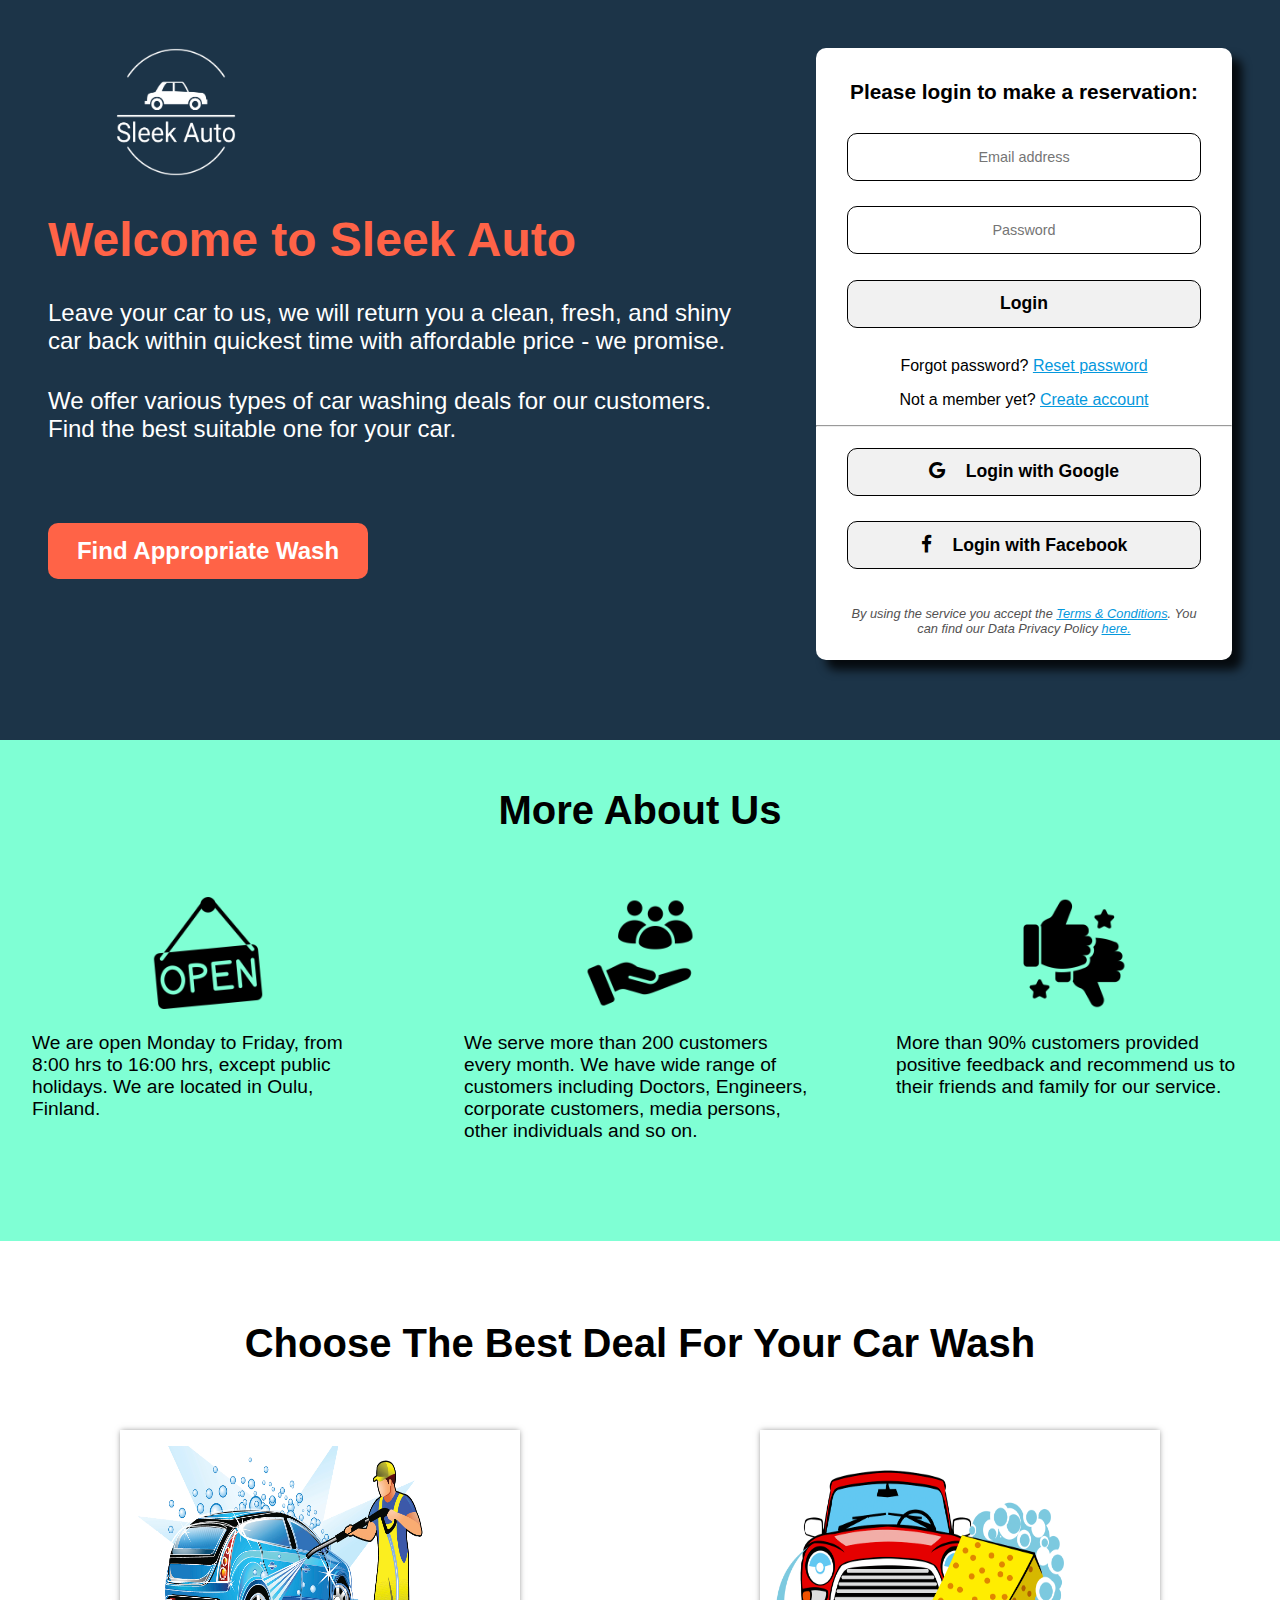
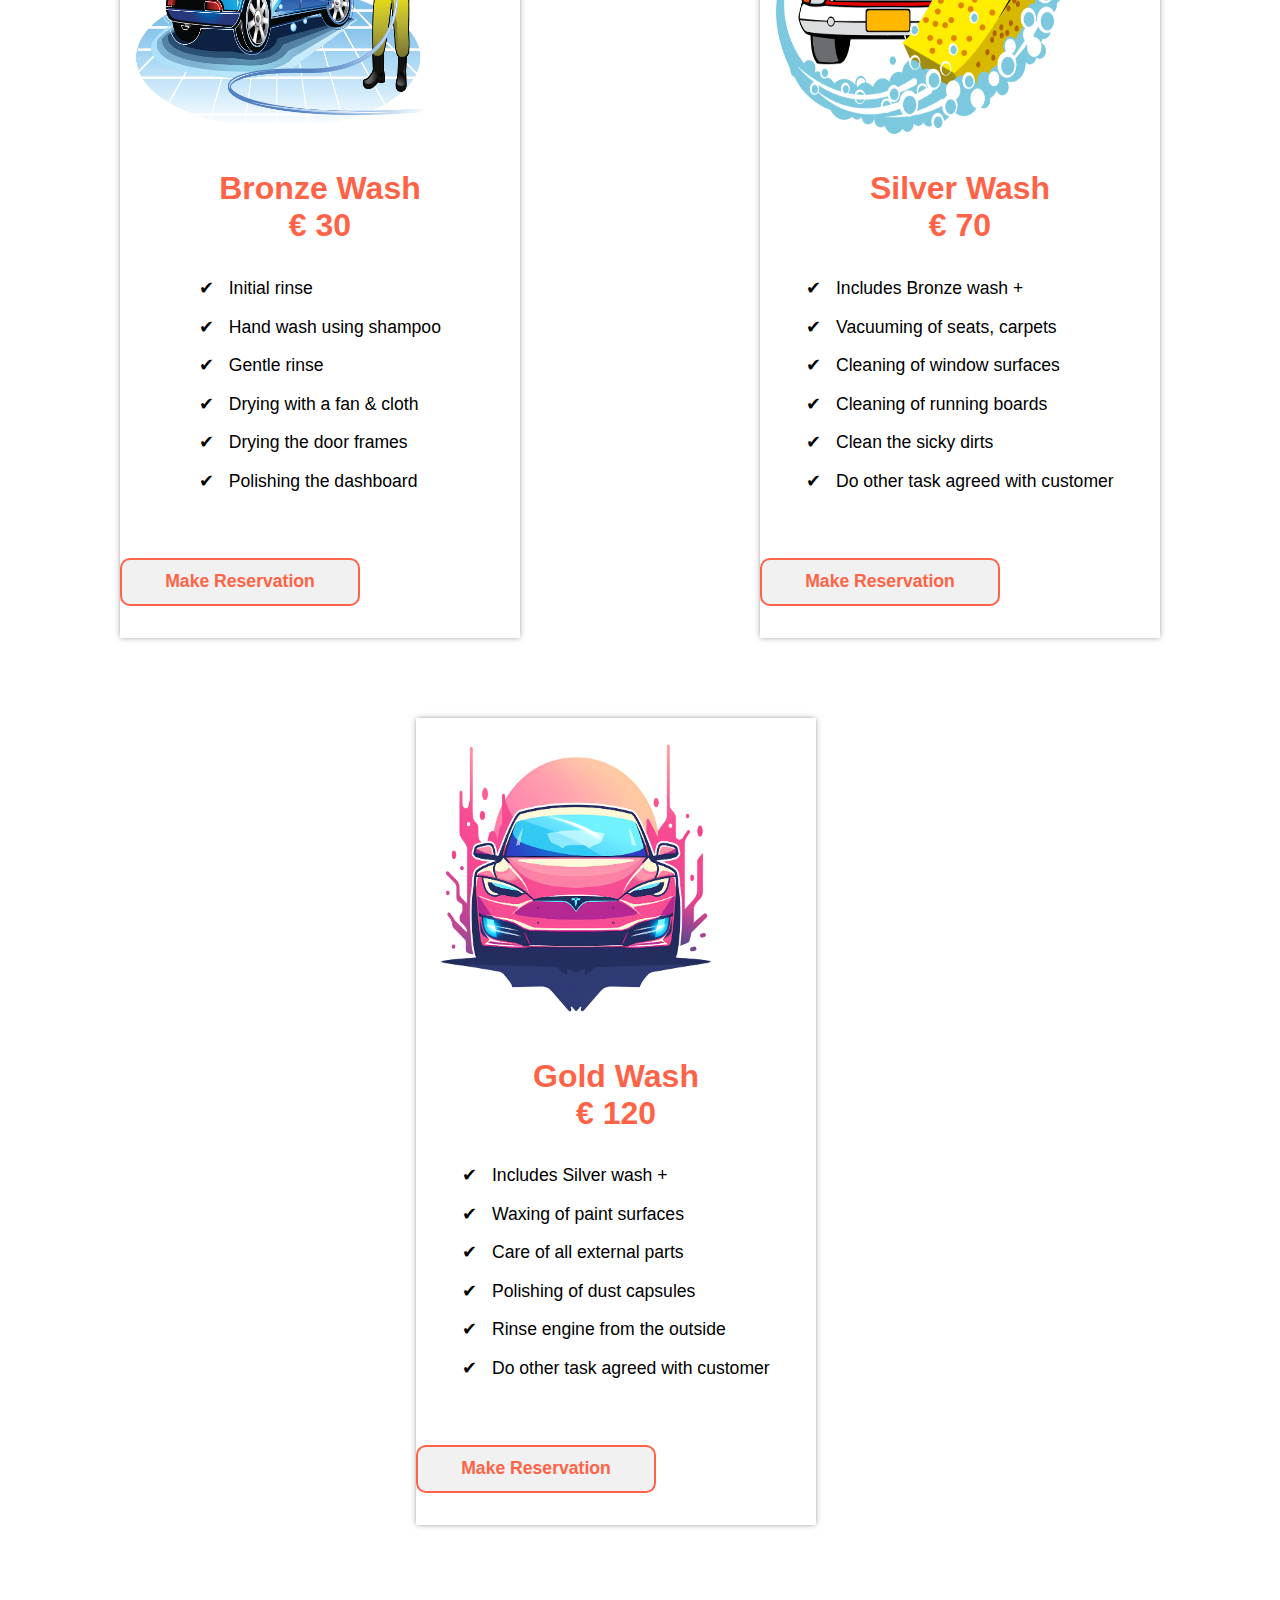
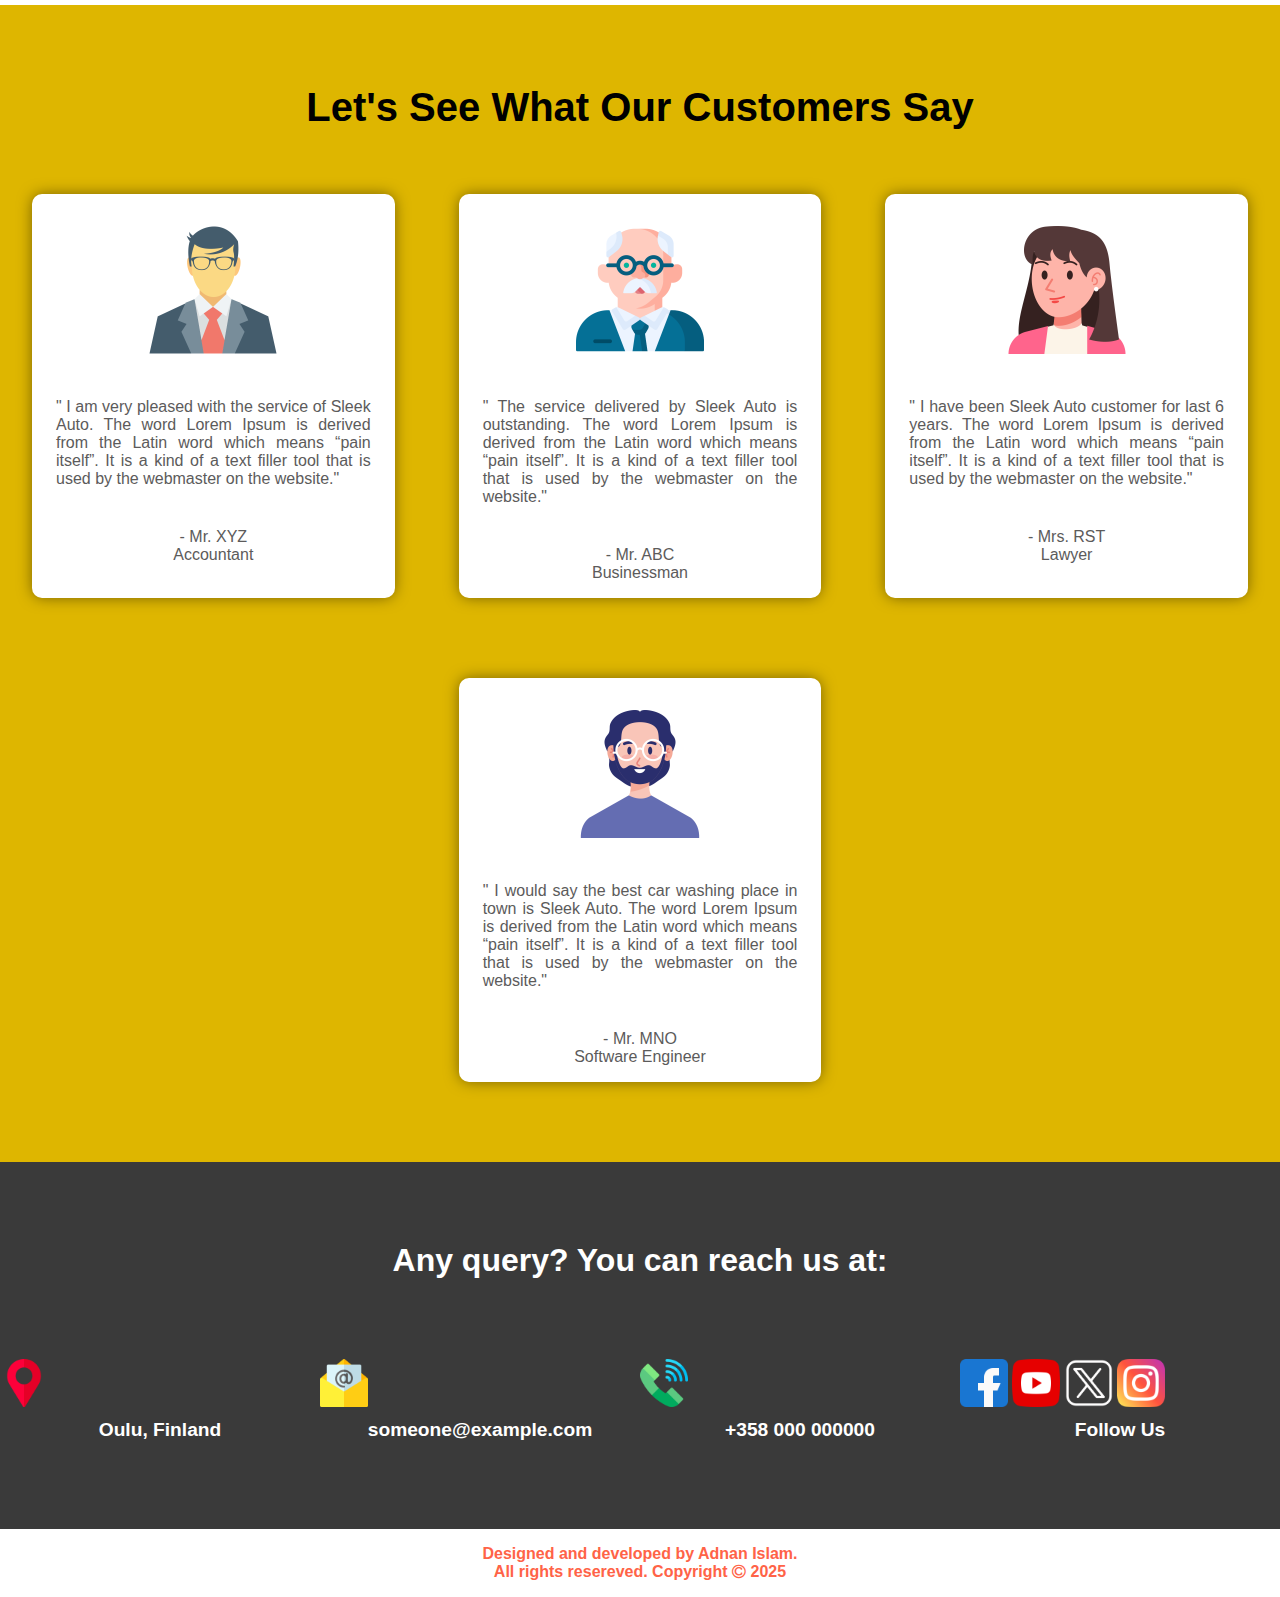
==== commit f1bf9b85: "latest changes for iphone version" ====
--- a/index.html
+++ b/index.html
@@ -46,8 +46,8 @@
             <h1>More About Us</h1>
             <div class="more-about-us-1">
                 <img src="icon/icon1.png" alt="opening hours icon" />
-                <p class="notes">We are open Monday to Friday, from 8:00 hrs to 16:00 hrs, except public holidays. You can find the location 
-                    at our contact section.
+                <p class="notes">We are open Monday to Friday, from 8:00 hrs to 16:00 hrs, except public holidays. 
+                    We are located in Oulu, Finland.
                 </p>
             </div>
 
@@ -177,7 +177,7 @@
                 <p>Follow Us</p>
             </div>
         </footer>
-        <p class="copy-right">This website is designed and developed by Adnan Islam. <br>
+        <p class="copy-right">Designed and developed by Adnan Islam. <br>
         All rights resereved. Copyright <i class="fa fa-copyright"></i> 2025</p>
     </body>
 </html>--- a/css/main.css
+++ b/css/main.css
@@ -89,16 +89,13 @@
     font-size: 0.9rem;
 }
 
-input[type=email]:focus, 
-input[type=password]:focus {
-    border: 2px solid tomato;
-}
 
 #login_button,
 #google_button, 
 #facebook_button {
     font-size: 1.1rem;
     font-weight: bold;
+    background-color: rgb(241, 241, 241);
 }
 
 #login_button:hover, 
--- a/css/price_list.css
+++ b/css/price_list.css
@@ -66,7 +66,6 @@
 
 
 .purchase_button {
-    text-align: center;
     color: tomato;
     font-weight: bold;
     font-size: 1.1rem;
--- a/css/about_us.css
+++ b/css/about_us.css
@@ -70,6 +70,7 @@
     article h1 {
         grid-column: 1;
         grid-row: 1;
+        font-size: 2rem;
     }
 
     .more-about-us-1 {
--- a/css/footer.css
+++ b/css/footer.css
@@ -113,6 +113,10 @@
         padding: 5rem 1rem 1rem 1rem;
     }
 
+    .foot-1, .foot-2, .foot-3, .foot-4 {
+        justify-items: center;
+    }
+
     .foot-1 {
         grid-column: 1;
         grid-row: 2;
@@ -136,4 +140,13 @@
         grid-row: 5;
         margin: 0 2rem 5rem 2rem;
     }
+
+    footer p {
+        font-size: 1rem;
+    }
+    
+    footer img {
+        width: 2rem;
+        height: 2rem;
+    }
 }